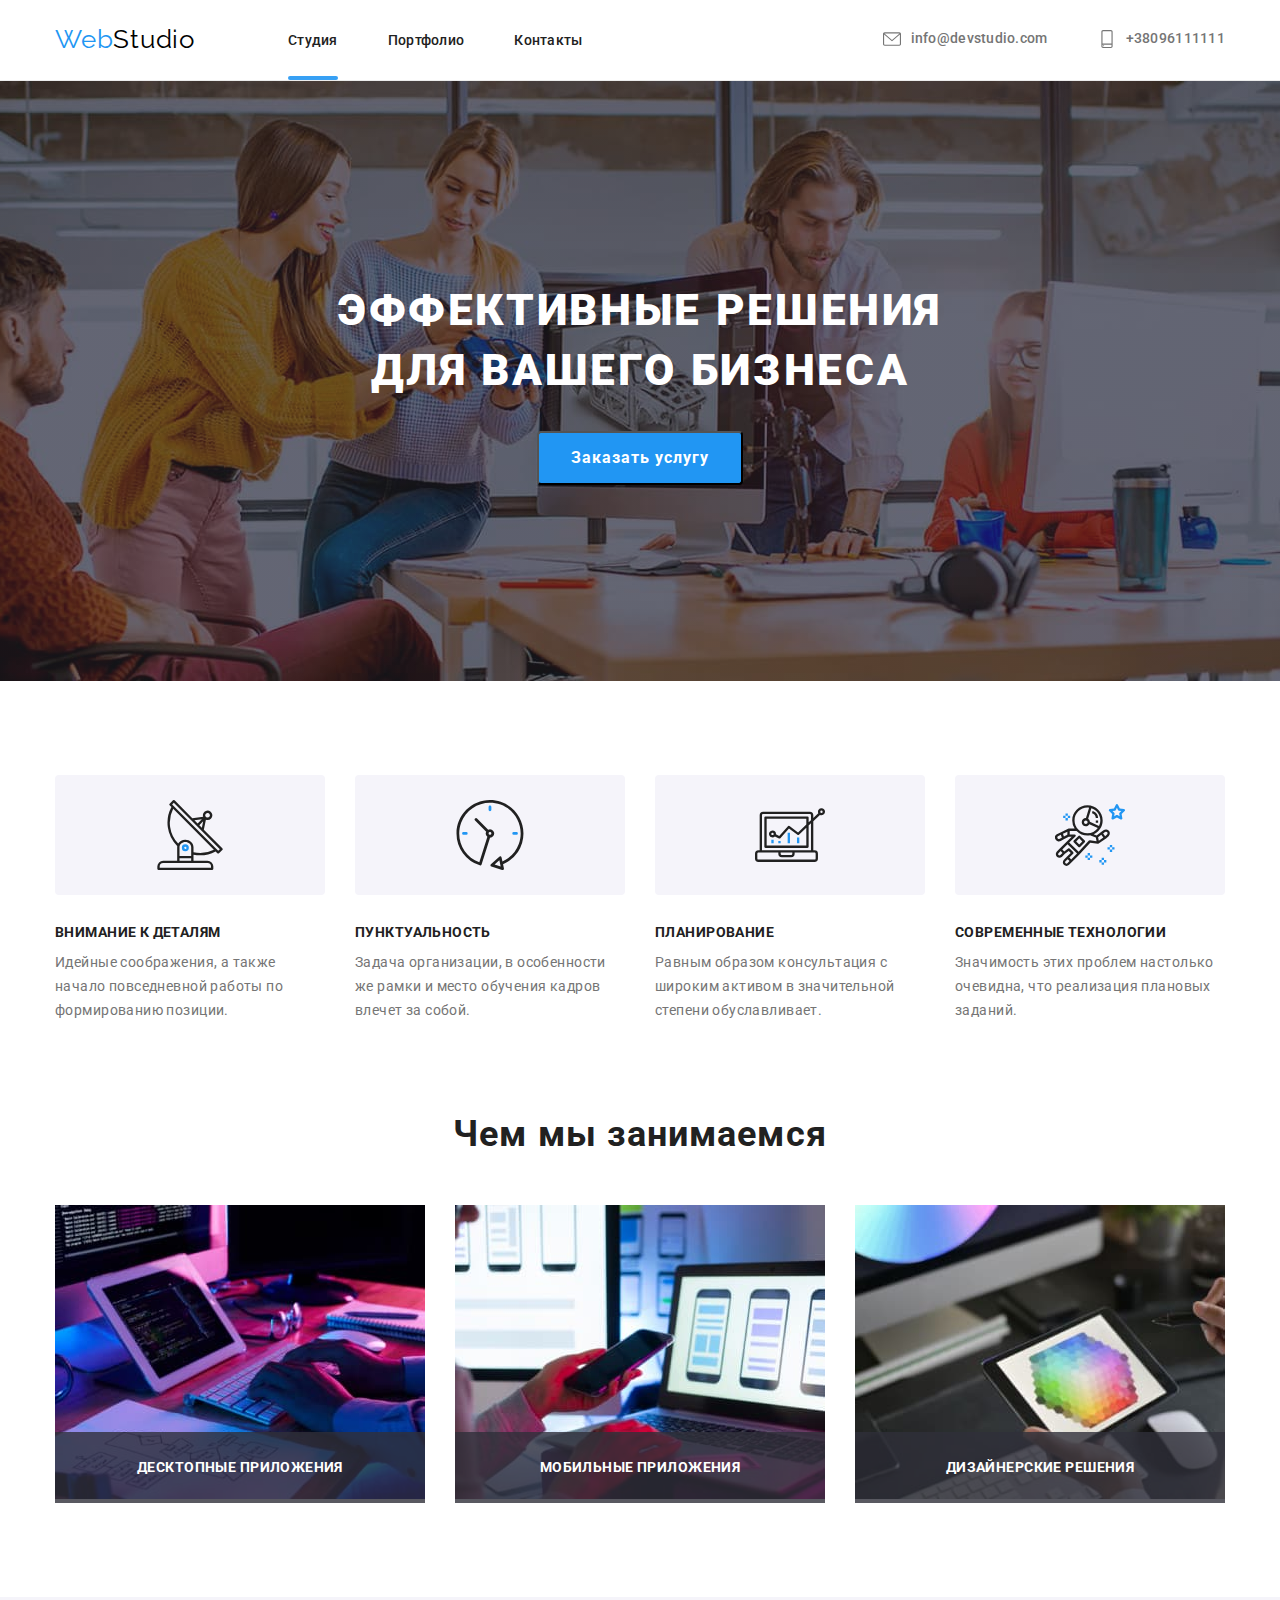
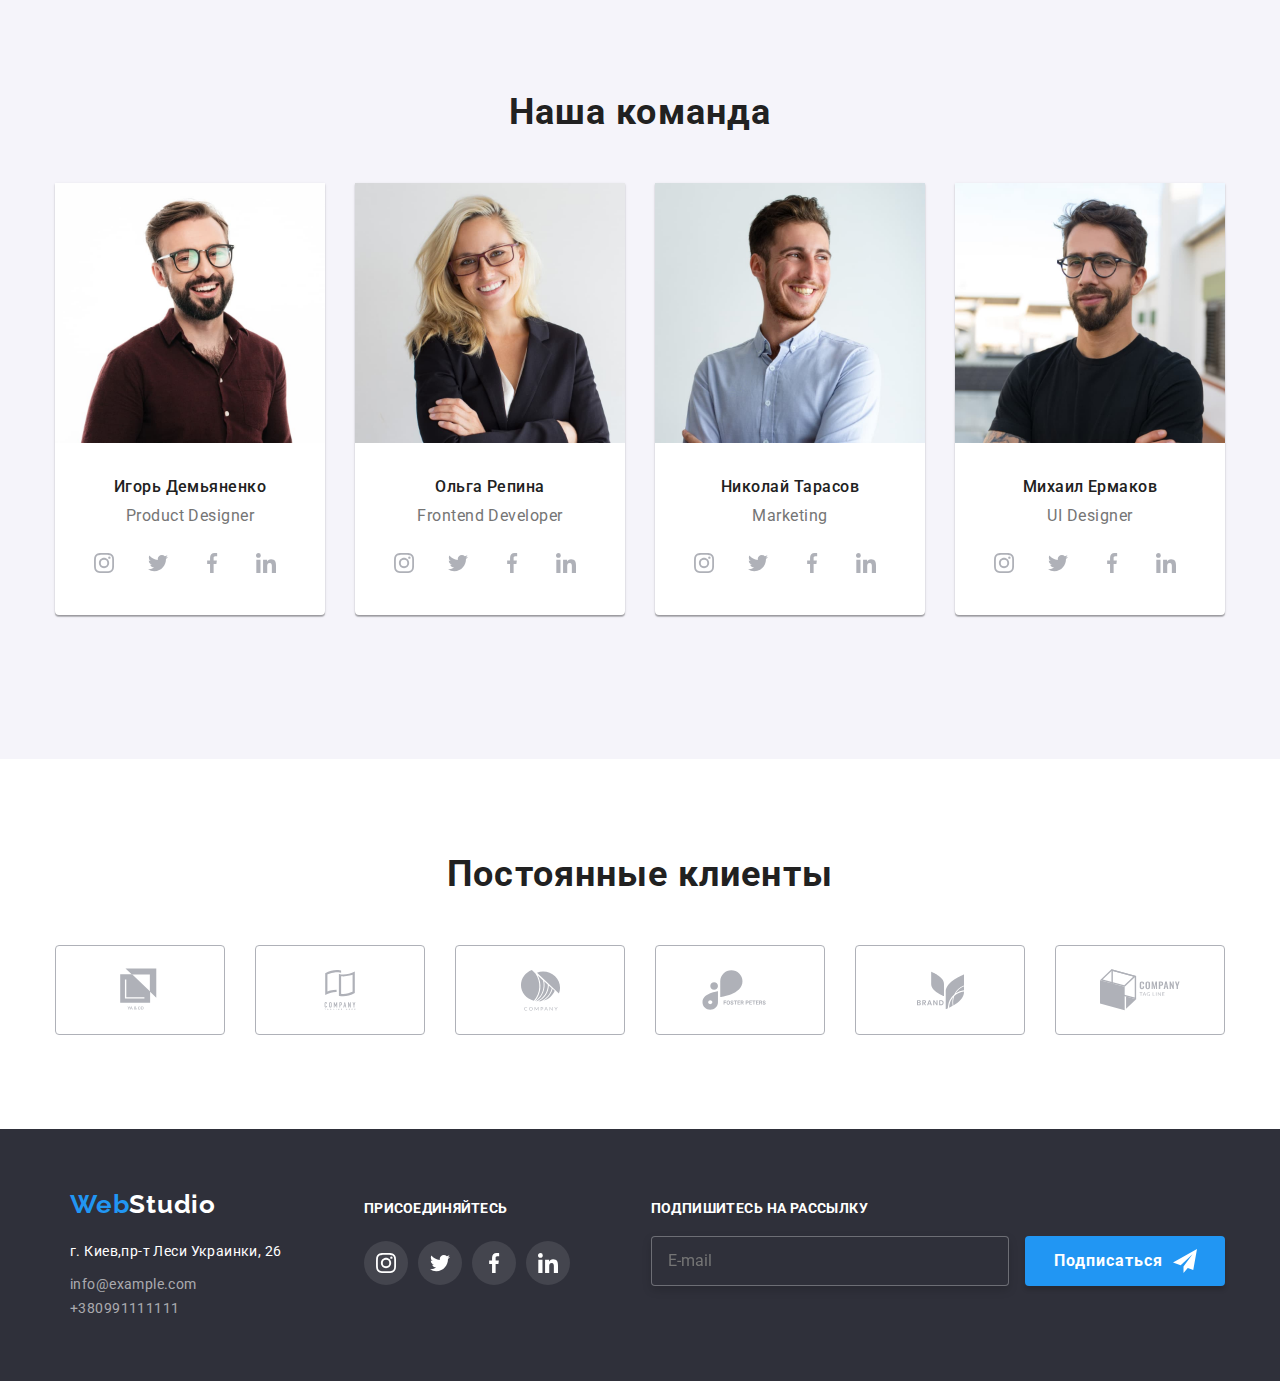
==== index.html @ 68eb95c7 "file creation" ====
<!DOCTYPE html>
<html lang="ru">
<head>
  <meta charset="UTF-8">
  <meta name="viewport" content="width=device-width, initial-scale=1.0">
  <title>Web Studio</title>
  <link rel="stylesheet" href="./css/modern-normalize.css">
  <link rel="stylesheet" href="./css/style.css">
  <link rel="stylesheet" href="./css/variables.css">
  <link rel="preconnect" href="https://fonts.gstatic.com">
  <link href="https://fonts.googleapis.com/css2?family=Raleway:wght@700&display=swap" rel="stylesheet">
  <link rel="preconnect" href="https://fonts.gstatic.com">
  <link href="https://fonts.googleapis.com/css2?family=Raleway:wght@700&family=Roboto:wght@400;500;700;900&display=swap" rel="stylesheet">
</head>
<body>
  <header class="header">
    <!-- CONTAINER -->
    <div class="container">
       <nav class="header-nav">
          <a href="" class="logo">Web<span class="logo-span">Studio</span></a>
             <ul class="site-nav list">
          <li><a href="" class="link current">Студия</a></li>
          <li><a href="./portfolio.html" class="link">Портфолио</a></li>
          <li><a href="" class="link">Контакты</a></li>
            </ul>
       
       <ul class="auto-nav list">
          <li>
            <a href="mailto:info@devstudio.com" class="link">
          <svg class="icon-header1" width="16" height="12"> 
            <use href="./images/sprite.svg#icon-envelope"></use>
          </svg>  
            info@devstudio.com</a></li>
          <li>
            <a href="tel:+38096111111" class="link">
            <svg class="icon-header2" width="10" height="16"> 
              <use href="./images/sprite.svg#icon-smartphone"></use>
            </svg>  
            +38096111111</a></li>
       </ul>
      </nav>
    </div>
<!-- CONTAINER -->
  </header>

  <main>

    <!-- hero -->

    <section class="hero"> 
         <h1 class="hero-title">ЭФФЕКТИВНЫЕ РЕШЕНИЯ <br>ДЛЯ ВАШЕГО БИЗНЕСА</h1>
<button type="button" class="hero-button" data-modal-open>Заказать услугу</button>


    </section>
   


    <!-- секция преимущества -->

  <section class="advantages">
    <!-- CONTAINER -->
    <div class="container">

    <ul class="advantages-list">
      <li class="item">
        <div class="advantages-images">
        <svg class="advantages-icon">
          <use href="./images/sprite.svg#icon-antenna-1" width="70" height="70"></use>
        </svg>
      </div>
        <h3 class="title">ВНИМАНИЕ К ДЕТАЛЯМ</h3>
        <p>
          Идейные соображения, а также начало повседневной работы по формированию позиции.
        </p> 
      </li>

      <li class="item">
        <div class="advantages-images">
          <svg class="advantages-icon">
            <use href="./images/sprite.svg#icon-clock-1" width="70" height="70"></use>
          </svg>
        </div>
        <h3 class="title">ПУНКТУАЛЬНОСТЬ</h3>
        <p>
          Задача организации, в особенности же рамки и место обучения кадров влечет за собой.
        </p> 
      </li>

      <li class="item">
        <div class="advantages-images">
          <svg class="advantages-icon">
            <use href="./images/sprite.svg#icon-diagram-1" width="70" height="70"></use>
          </svg>
        </div>
        <h3 class="title">ПЛАНИРОВАНИЕ</h3>
        <p>
          Равным образом консультация с широким активом в значительной степени обуславливает.
        </p> 
      </li>

      <li class="item">
        <div class="advantages-images">
          <svg class="advantages-icon">
            <use href="./images/sprite.svg#icon-astronaut-1" width="70" height="70"></use>
          </svg>
        </div>
        <h3 class="title">СОВРЕМЕННЫЕ ТЕХНОЛОГИИ</h3>
        <p>
          Значимость этих проблем настолько очевидна, что реализация плановых заданий.
        </p> 
      </li>
    </ul> 
  </div>
  <!-- CONTAINER -->
  </section>

  <!-- work -->

  <section class="work">
<!-- CONTAINER -->
    <div class="container">
     <h2 class="title-w-t">Чем мы занимаемся</h2>
      <ul class="work-list">
        <li class="work-images">
          <img src="./images/box1(1).jpg" alt="проектируем приложения для компьютеров" width="370"/>
          <p class="overlay">Десктопные приложения</p>
        </li>
        <li class="work-images">
          <img src="./images/box2(1).jpg" alt="проектируем приложения для мобильных телефонов" width="370"/>
          <p class="overlay">Мобильные приложения</p>
        </li>
        <li class="work-images">
          <img src="./images/box3(1).jpg" alt="проектируем приложения для планшетов" width="370"/>
          <p class="overlay">Дизайнерские решения</p>
        </li>
      </ul>
    </div>
    <!-- CONTAINER -->
  </section>

<!-- team -->

  <section class="team">
    <!-- CONTAINER -->
    <div class="container">
    <h2 class="title-w">Наша команда</h2>
    <ul class="team-list">
      <li class="team-item">
        <img src="./images/img(1)(1).jpg" alt="Игорь Демьяненко" width="270"/>
        <h3 class="title-t">Игорь Демьяненко</h3>
        <p class="text-team">Product Designer</p>

        
        <ul class="social-list">

          <li class="social-item">

            <a href="#" class="social-link">
              
              <svg class="instagram-icon" width="20" height="20"> 
                <use href="./images/sprite.svg#icon-instagram-2" ></use>
              </svg>
            </a>
          </li>

          <li class="social-item">

            <a href="#" class="social-link">

              <svg class="instagram-icon" width="20" height="20"> 
                <use href="./images/sprite.svg#icon-twitter-1" ></use>
              </svg>
            </a>
          </li>

        <li class="social-item">

          <a href="#" class="social-link">

            <svg class="instagram-icon" width="20" height="20"> 
              <use href="./images/sprite.svg#icon-facebook-1" ></use>
            </svg>
          </a>
        </li>

        <li class="social-item">

          <a href="#" class="social-link">

            <svg class="instagram-icon" width="20" height="20"> 
            <use href="./images/sprite.svg#icon-linkedin-1" ></use>
          </svg>
        </a>
      </li>
    </ul>



      </li>
      <li class="team-item">
        <img src="./images/img(2)(1).jpg" alt="Ольга Репина" width="270"/>
        <h3 class="title-t">Ольга Репина</h3>
        <p class="text-team">Frontend Developer</p>

        <ul class="social-list">

          <li class="social-item">

            <a href="#" class="social-link">
              
              <svg class="instagram-icon" width="20" height="20"> 
                <use href="./images/sprite.svg#icon-instagram-2" ></use>
              </svg>
            </a>
          </li>

          <li class="social-item">

            <a href="#" class="social-link">

              <svg class="instagram-icon" width="20" height="20"> 
                <use href="./images/sprite.svg#icon-twitter-1" ></use>
              </svg>
            </a>
          </li>

        <li class="social-item">

          <a href="#" class="social-link">

            <svg class="instagram-icon" width="20" height="20"> 
              <use href="./images/sprite.svg#icon-facebook-1" ></use>
            </svg>
          </a>
        </li>

        <li class="social-item">

          <a href="#" class="social-link">

            <svg class="instagram-icon" width="20" height="20"> 
            <use href="./images/sprite.svg#icon-linkedin-1" ></use>
          </svg>
        </a>
      </li>
    </ul>

      </li>
      <li class="team-item">
        <img src="./images/img(3)(1).jpg" alt="Николай Тарасов" width="270"/>
        <h3 class="title-t">Николай Тарасов</h3>
        <p class="text-team">Marketing</p>

        <ul class="social-list">

          <li class="social-item">

            <a href="#" class="social-link">
              
              <svg class="instagram-icon" width="20" height="20"> 
                <use href="./images/sprite.svg#icon-instagram-2" ></use>
              </svg>
            </a>
          </li>

          <li class="social-item">

            <a href="#" class="social-link">

              <svg class="instagram-icon" width="20" height="20"> 
                <use href="./images/sprite.svg#icon-twitter-1" ></use>
              </svg>
            </a>
          </li>

        <li class="social-item">

          <a href="#" class="social-link">

            <svg class="instagram-icon" width="20" height="20"> 
              <use href="./images/sprite.svg#icon-facebook-1" ></use>
            </svg>
          </a>
        </li>

        <li class="social-item">

          <a href="#" class="social-link">

            <svg class="instagram-icon" width="20" height="20"> 
            <use href="./images/sprite.svg#icon-linkedin-1" ></use>
          </svg>
        </a>
      </li>
    </ul>

      </li>
      <li class="team-item">
        <img src="./images/img(4)(1).jpg" alt="Михаил Ермаков" width="270"/>
        <h3 class="title-t">Михаил Ермаков</h3>
        <p class="text-team">UI Designer</p>

        <ul class="social-list">

          <li class="social-item">

            <a href="#" class="social-link">
              
              <svg class="instagram-icon" width="20" height="20" aria-label="Instagram"> 
                <use href="./images/sprite.svg#icon-instagram-2" ></use>
              </svg>
            </a>
          </li>

          <li class="social-item">

            <a href="#" class="social-link">

              <svg class="instagram-icon" width="20" height="20"> 
                <use href="./images/sprite.svg#icon-twitter-1" ></use>
              </svg>
            </a>
          </li>

        <li class="social-item">

          <a href="#" class="social-link">

            <svg class="instagram-icon" width="20" height="20"> 
              <use href="./images/sprite.svg#icon-facebook-1" ></use>
            </svg>
          </a>
        </li>

        <li class="social-item">

          <a href="#" class="social-link">

            <svg class="instagram-icon" width="20" height="20"> 
            <use href="./images/sprite.svg#icon-linkedin-1" ></use>
          </svg>
        </a>
      </li>
    </ul>

      </li>
    </ul>
    </div>
    <!-- CONTAINER -->
  </section>

  <!-- clients -->

     <section class="clients">
       <!-- CONTAINER -->
        <div class="container">
         <h2 class="title-w-t">Постоянные клиенты</h2>

          <ul class="clients-list">

            <li class="clients-items">
              <a class="clients-link" href="#">
              <svg class="clients-logo-1" width="44" height="49"> 
                <use href="./images/sprite.svg#icon-logo-1" ></use>
              </svg>
              </a>
            </li>

            <li class="clients-items">
              <a class="clients-link" href="#">
              <svg class="clients-logo-2" width="40" height="52"> 
                <use href="./images/sprite.svg#icon-logo-2" ></use>
              </svg>
            </a>
            </li>

            <li class="clients-items">
              <a class="clients-link" href="#">
              <svg class="clients-logo-3" width="41" height="43"> 
                <use href="./images/sprite.svg#icon-logo-3" ></use>
              </svg>
              </a>
            </li>

            <li class="clients-items">
              <a class="clients-link" href="#">
              <svg class="clients-logo-4" width="80" height="43"> 
                <use href="./images/sprite.svg#icon-logo-4" ></use>
              </svg>
              </a>
            </li>

            <li class="clients-items">
              <a class="clients-link" href="#">
              <svg class="clients-logo-5" width="59" height="47"> 
                <use href="./images/sprite.svg#icon-logo-5" ></use>
              </svg>
              </a>
            </li>

            <li class="clients-items">
              <a class="clients-link" href="#">
              <svg class="clients-logo-6" width="88" height="45"> 
                <use href="./images/sprite.svg#icon-logo-6" ></use>
              </svg>
              </a>
            </li>

          </ul>
        </div>
     </section>
</main>

<footer class="footer">
<!-- CONTAINER -->
<div class="container">
  <div class="footer-container">
  <div class="footer1">
  <div class="footer-name">
       <a href="" class="footer-logo">Web<span class="footer-span">Studio</span></a>
  </div>
  <address>    
        <p class="footer-address">г. Киев,пр-т Леси Украинки, 26</p>
    <ul class="footer-list">
      <li>
        <a href="mailto:info@example.com" class="link">info@example.com</a>
      </li>
      <li>
        <a href="tel:+380991111111" class="link">+380991111111</a>
      </li>
    </ul>
  </address>
</div>

<div class="footer2">
<!-- CONTAINER -->
<div class="join">
  <p class="join-title">ПРИСОЕДИНЯЙТЕСЬ</p>
  <ul class="join-list">

    <li class="join-item">

      <a href="#" class="join-link">
        
        <svg class="join-site" width="20" height="20"> 
          <use href="./images/sprite.svg#icon-instagram-2" ></use>
        </svg>
      </a>
    </li>

    <li class="join-item">

      <a href="#" class="join-link">

        <svg class="join-site" width="20" height="20"> 
          <use href="./images/sprite.svg#icon-twitter-1" ></use>
        </svg>
      </a>
    </li>

  <li class="join-item">

    <a href="#" class="join-link">

      <svg class="join-site" width="20" height="20"> 
        <use href="./images/sprite.svg#icon-facebook-1" ></use>
      </svg>
    </a>
  </li>

  <li class="join-item">

    <a href="#" class="join-link">

      <svg class="join-site" width="20" height="20"> 
      <use href="./images/sprite.svg#icon-linkedin-1" ></use>
    </svg>
  </a>
</li>
</ul>

</div>
</div>

<div class="footer3">
  <!-- CONTAINER -->
    <div class="group">
      <p class="sign">ПОДПИШИТЕСЬ НА РАССЫЛКУ</p>
      <input class="input" type="email" placeholder="E-mail"/>
    

      <div class="footer-subscribe">
       <button type="submit" class="button-footer">Подписаться</button>
         <svg width="24" height="24" class="icon-footer">
          <use href="images/sprite.svg#icon-send"></use>
         </svg>
    </div>
  </div>

      

</div>



</div>
</div>
</footer>

<div data-modal class="backdrop is-hidden">
  <div class="modal">
     <button data-modal-close class="modal-close">
          <svg width="18" height="18">
            <use href="./images/sprite.svg#icon-close-black-18dp-2-1-1"></use>
          </svg>
     </button>

     <p class="modal-text">Оставьте свои данные, мы вам перезвоним</p>

     <form class="signup-form">

       <div class="group-modal">
         <label for="name">Имя</label>
          <div class="input-wrapper-modal">
            <input class="input-modal" type="name" name="name" id="name">
              <svg width="18" height="18" class="icon-modal">
                <use href="images/sprite.svg#icon-person"></use>
              </svg>
          </div>
       </div>

       <div class="group-modal">
         <label for="telefon">Телефон</label>
          <div class="input-wrapper-modal">
           <input class="input-modal" type="telefon" name="telefon" id="telefon">
            <svg width="18" height="18" class="icon-modal">
             <use href="images/sprite.svg#icon-phone"></use>
            </svg>
          </div>
      </div>

      <div class="group-modal">
        <label for="email">Почта</label>
         <div class="input-wrapper-modal">
          <input class="input-modal" type="email" name="email" id="email-modal">
           <svg width="18" height="18" class="icon-modal">
            <use href="images/sprite.svg#icon-email2"></use>
           </svg>
         </div>
      </div>

      <label class="group-modal">
        <span class="comments">Комментарий</span>
        <textarea name="comments" placeholder="Введите текст"></textarea>        
      </label>

      <div class="check-modal">
        <label class="form-check">
          <input type="checkbox" class="checkbox">

          <span class="span"></span>

          Соглашаюсь с рассылкой и принимаю <a href="" class="check-link">Условия договора</a>
        </label>
      </div>

      <button type="submit" class="button-modal2">Отправить</button> 
     
      </form>

  </div>
</div>


<script src="./js/modal.js"></script>
</body>
</html>
---- css/style.css ----
:root { 

  --blue-text: rgba(33, 150, 243, 1); 

  --logo-text: rgba(0, 0, 0, 1); 

  --black-text: rgba(33,33,33,1);


  --grey-text: rgba(117,117,117,1); 


  --white-text-op60: rgba(255, 255, 255, 0.6);
  
  --white-text: rgba(255,255,255,1); 


  --background-white: rgba(245,244,250,1); 

  --background-black: rgba(47,48,58,1);

  --background-blue: rgba(33, 150, 243, 0.9);

  --card-set-gap: 30px;

  --icon-color: rgba(175, 177, 184, 1);

  --backdrop: rgba(0, 0, 0, 0.2);

  --timing-function: cubic-bezier(0.4, 0, 0.2, 1);

}

* { 
  box-sizing: border-box;
} 


body { 
  font-family: Roboto, sans-serif;
  margin: 0;
}

.img {
  display: block;
  max-width: 100%;
  height: auto; 
}

.container {
  width: 1200px;
  padding-left: 15px;
  padding-right: 15px;
  margin-left: auto;
  margin-right: auto;

  /* border: 1px solid red; */
}


p {
  color: var(--grey-text);
  font-size: 14px;
  line-height: 1.71;
  letter-spacing: 0.03em;
  margin: 0;
}

h1, 
h2,
h3 {
  margin: 0;
}


.title {
  color: var(--black-text);
  font-style: normal;
  font-weight: bold;
  font-size: 14px;
  line-height: 1.14;
  letter-spacing: 0.03em;
}

.title-w-t {
  color: var(--black-text);
  font-weight: bold;
  font-size: 36px;
  line-height: 1.17;
  letter-spacing: 0.03em;

}

.title-w {
  color: var(--black-text);
  font-weight: bold;
  font-size: 36px;
  line-height: 1.17;
  letter-spacing: 0.03em;
}

.title-t {
  color: var(--black-text);
  font-weight: 500;
  font-size: 16px;
  line-height: 1.19;
  letter-spacing: 0.03em;
  padding-top: 30px;
  padding-bottom: 10px;
}
 
.title {
  padding-bottom: 10px;
}

/* HEADER */

.header {
  padding-top: 24px;
  padding-bottom: 25px;
  border-bottom: 1px solid rgba(236, 236, 236, 1);
}

.logo {
  color: var(--blue-text);
  font-family: Raleway, sans-serif;
  font-size: 26px;
  line-height: 1,19;
  letter-spacing: 0.03em;
  text-decoration: none;

} 

.logo-span {
  color: var(--logo-text);
  font-family: Raleway, sans-serif;
  font-size: 26px;
  line-height: 1.19;
  letter-spacing: 0.03em;
  text-decoration: none;

}

ul {
  list-style: none;
  padding: 0;
  margin: 0;
}  

.header-nav,
.site-nav,
.auto-nav  {
  display: flex;
}

.header-nav {
  justify-content: space-between;
  align-items: center;
}

.icon-header1 {
  width: 18px;
  height: 18px;
  margin-right: 10px;
  fill: currentColor;
}

.icon-header2 {
  width: 18px;
  height: 18px;
  margin-right: 10px;
  fill: currentColor;
}

.auto-nav .link {
  display: flex;
  align-items: center;
}


/* site-nav */

.site-nav li:not(:last-child) {
  margin-right: 50px;
}

.site-nav {
  padding-left: 0;
  margin-left: 93px;
}

.site-nav .link {
  color: var(--black-text);
  font-weight: 500;
  font-size: 14px;
  line-height: 1.14;
  letter-spacing: 0.02em;
  text-decoration: none;

  position: relative;

  padding: 32px 0;

  transition: color 250ms var(--timing-function);

}


.current::after {
  content: "";

  position: absolute;
  left: 0;
  bottom: 0;

  display: block; 
  width: 100%;
  height: 4px;
  background-color: var(--background-blue);
  border-radius: 2px;
}

/* меню с подчеркиванием */

.site-nav .link:hover, 
.site-nav .link:focus {
  color: var(--blue-text);
  letter-spacing: 0.02em;

}

.site-nav, 
.auto-nav {
  margin-top: 0;
  margin-bottom: 0;
}

/* auth-nav */

.auto-nav {
  margin-left: auto;
}

.auto-nav .link  {
  color: var(--grey-text);
  font-weight: 500;
  font-size: 14px;
  line-height: 1.14;
  letter-spacing: 0.02em;
  text-decoration: none;

  transition: color 250ms var(--timing-function);

}

.auto-nav .link:hover,
.auto-nav .link:focus {
  color: var(--blue-text);
  letter-spacing: 0.02em;

}

.auto-nav .icon-header:hover,
.auto-nav .icon-header:focus {
  color: var(--blue-text);

}

.auto-nav li:not(:last-child) {
  margin-right: 50px;
}

/* hero */

.hero {
  background-color: var(--background-black);
  padding-top: 200px;
  padding-bottom: 200px;
  text-align: center;
}

.hero {
  max-width: 1600px;
  max-height: 600px;
  margin-left: auto;
  margin-right: auto;  
  background-image: linear-gradient(
    to right, 
    rgba(47, 48, 58, 0.4),
    rgba(47, 48, 58, 0.4)
    ),

    url(../images/Img\(14\)\(1\).jpg);

  background-repeat: no-repeat;
  background-position: center;
  background-size: cover;
  
}

.hero-title {
  color: var(--white-text);
  font-weight: 900;
  font-size: 44px;
  line-height: 1.36;
  letter-spacing: 0.06em;
  margin: 0;
  padding-bottom: 30px;
  
}

.hero-button {
  font-family: Roboto, sans-serif;
  color: var(--white-text);
  background-color: var(--blue-text);
  font-style: normal;
  font-weight: bold;
  font-size: 16px;
  line-height: 1.88;
  letter-spacing: 0.06em;
  padding-top: 10px;
  padding-bottom: 10px;
  padding-left: 32px;
  padding-right: 32px;
  border-radius: 4px;
}

h3 .title {
  margin-top: 30px;
  margin-bottom: 10px;
  padding-bottom: 10px;
}

.advantages {
  padding-top: 94px ;
  padding-bottom: 90px;
}

.advantages-list {
  display: flex;
  flex-wrap: wrap ;
  justify-content: space-between;
}
  
.advantages-images {
  justify-content: center;
  align-items: center;
  width: 270px;
  height: 120px;
  margin-right: 30px;
  margin-bottom: 30px;

  display: flex;

  background-color: var(--background-white);
  border-radius: 4px;
  background-repeat: no-repeat;
  background-position: center;
}

.advantages-icon {
  width: 70px;
  height: 70px;
}

.advantages-list .item {
  width: 270px;

}

.advantages-list .item :not(:last-child) {
  margin-right: 30px;
}

.text-team {   
  color: var(--grey-text);
  font-size: 16px;
  line-height: 1.19;
  letter-spacing: 0.03em;
}

.team {
  background-color: var(--background-white);
}

.social-list { 
  display: flex;
  padding: 16px 27px 30px;
}


.social-link {
  height: 44px;
  width: 44px;
  display: flex;
  justify-content: center;
  align-items: center;
  border-radius: 50%;
  margin-right: 10px;

  color: var(--icon-color);
  fill: var(--white-text);
  background-color: var(--white-text);

  transition: background-color 250ms var(--timing-function);
  
}

.instagram-icon {
  fill: currentColor;
}

.social-link:hover, 
.social-link:focus { 
  background-color: var(--blue-text);
  color: var(--white-text); 

}


/* WORK */

.work {
  padding-bottom: 94px;
}

.work-list,
.title-w-t {
  display: flex;
}

.title-w-t {
  justify-content: center;
  margin-top: 0;
  margin-bottom: 50px;
}

.work-images {
  width: 370px;
}

.work-list {
  margin-top: 0;
  justify-content: space-between;
}

.work-list .work-images:not(:last-child) {
  margin-right: 30px;
}

/* TEAM */

.team {
  padding-top: 94px;
  padding-bottom: 94px;
}

.team-list,
.title-w { 
  display: flex;
  justify-content: center;
  margin-bottom: 50px;
}

.team-list {
  margin-top: 0px;
  justify-content: space-between;
}

.team-item {
  box-shadow: 0px 1px 3px rgba(0, 0, 0, 0.12), 0px 1px 1px rgba(0, 0, 0, 0.14), 0px 2px 1px rgba(0, 0, 0, 0.2);
  border-radius: 0px 0px 4px 4px;
  background-color: var(--white-text);
}

.team-list .team-item:not(:last-child) {
  margin-right: 30px;
}

.title-t,
.text-team {
  text-align: center;
}

.work-images {
  position: relative;
}

.overlay {
  position: absolute;
  width: 100%;
  height: auto;
  font-size: 14px;
  line-height: 1.17;
  text-transform: uppercase;
  text-align: center;
  padding-top: 27px;
  padding-bottom: 27px;
  bottom: 0;

  font-weight: 700;
  color: var(--white-text);
  background-color: rgba(47, 48, 58, 0.8);;

}

/* CLIENTS */

.clients {
  padding-top: 94px;
  padding-bottom: 94px;

}

.clients-list {
  margin: 0;
  padding: 0;

  display: flex;
}

.clients-items:not(:last-child) {
  margin-right: 30px;
}

.clients-link {
  display: flex;
  width: 170px;
  height: 90px;
  border: 1px solid rgba(175, 177, 184, 1);
  box-sizing: border-box;
  border-radius: 4px;
  justify-content: center;
  align-items: center;
  color: var(--icon-color);

  background-color: var(--white-text);

  transition: color 250ms var(--timing-function);
}

.clients-link:hover,
.clients-link:focus { 
  border: 1px solid var(--blue-text);
  color: var(--blue-text);
}

.clients-logo-1 {
  fill: currentColor;
}

.clients-logo-2 {
  fill: currentColor;
}

.clients-logo-3 {
  fill: currentColor;
}


.clients-logo-4 {
  fill: currentColor;
  width: 80px;
  height: 75px;
}


.clients-logo-5 {
  fill: currentColor;
}


.clients-logo-6 {
  fill: currentColor;
  width: 88px;
  height: 80px;
}


/* footer */

.footer{
  padding-top: 60px;
  padding-bottom: 60px;
}

.footer-address {
  display: flex;
}

.footer-address {
  margin-top: 20px;
  margin-bottom: 9px;
  padding-left: 15px;
}

.footer-name {
  padding-left: 15px;
}

.footer-list {
  margin: 0;
  padding-left: 15px;
}

.footer {
  background-color: var(--background-black);
  letter-spacing: 0.03em;
  
}

.footer-logo {
  color: var(--blue-text);
  font-family: Raleway, sans-serif;
  font-style: normal;
  font-weight: bold;
  font-size: 26px;
  line-height: 1.19;
  letter-spacing: 0.03em;
  text-decoration: none;
} 

.footer-span {
  color: var(--white-text);
  font-family: Raleway, sans-serif;
  font-style: normal;
  font-weight: bold;
  font-size: 26px;
  line-height: 1.19;
  letter-spacing: 0.03em;
  text-decoration: none;
}

.footer-address {
  color: var(--white-text);
  font-size: 14px;
  line-height: 1.71;
  letter-spacing: 0.03em;
}

.footer .link {
  color: var(--white-text-op60);
  font-size: 14px;
  line-height: 1.71;
  letter-spacing: 0.03em;
  text-decoration: none;

  transition: color 250ms var(--timing-function);
}

.footer .link:hover,
.footer .link:focus {
  color: var(--blue-text);
  letter-spacing: 0.03em;
}

.join-list {
  display: flex;
  width: 210px;
  justify-content: space-between;
  margin: 0;
  padding: 0;
}

.join-link {
  display: flex;
  height: 44px;
  width: 44px;
  background-color: rgba(255, 255, 255, 0.1);
  border-radius: 50%;
  justify-content: center;
  align-items: center;
  margin-right: 10px;

  transition: background-color 250ms var(--timing-function);
}

.join-link:focus,
.join-link:hover {
  background-color: var(--blue-text);
}

.join-site {
  fill: var(--white-text);
}


.join-title {
  font-style: normal;
  font-weight: 700;
  font-size: 14px;
  line-height: 16,41px;
  letter-spacing: 0.02em;
  color: var(--white-text);
  margin-bottom: 20px; 

}

.footer-container { 
  display: flex;
  align-items: baseline;
  justify-content: space-between;
}

.footer2 {
  margin-left: 70px;
}

/* кнопки */

.main .button  {
  background-color: var(--backgroung-white);
  color: var(--black-text);
  font-weight: 500;
  font-size: 16px;
  line-height: 1.63;
  letter-spacing: 0.03em;
  font-family: Roboto, sans-serif; 
}

li .button {
  font-family: Roboto, sans-serif;
  font-weight: 500;
  color: var(--black-text);
  line-height: 1.63;
  letter-spacing: 0.03em;

  transition: background-color 250ms var(--timing-function);
}

.button:hover,
.button:focus {
  color: var(--white-text);
  background-color: var(--blue-text);
  letter-spacing: 0.03em;

}

/* portfolio-site */
.site-title {
  color: var(--black-text);
  font-weight: bold;
  font-size: 18px;
  line-height: 2;
  letter-spacing: 0.06em;
}

.site-text {
  color: var(--grey-text);
  font-size: 16px;
  line-height: 1.88;
  letter-spacing: 0.03em;
}

/* portfolio container */

.container-portfolio {
  width: 1200px;
  padding-left: 15px;
  padding-right: 15px;
  margin-left: auto;
  margin-right: auto;

  /* border: 1px solid red; */
}

.portfolio { 
  padding-top: 94px;
  padding-bottom: 94px;
}


/* card-set */

.card-set {
  
  padding: 0;
  margin-top: 0;
  margin-bottom: 50px;
  
  display: flex;
  justify-content: center;

}


.card-set .item-portfolio:not(:last-child) {
  margin-right: 8px;
}

.item-portfolio .button {
  padding: 6px 22px;
  border: none;
  border-radius: 4px;
}

.site {

  /* outline: 1px solid blue; */
  padding: 0; 
  margin: 0; 
  display: flex;
  flex-wrap: wrap;
  margin-left: calc( -1 * var(--card-set-gap));
  margin-top: calc( -1 * var(--card-set-gap));
}

.site .site-card {
  flex-basis: calc(100% / 3 - var(--card-set-gap));
  margin-left: var(--card-set-gap);
  margin-top: var(--card-set-gap);

}

.site img {
  width: 100%;
  height: 100%;
}

.card-thumb { 
  
  /* outline: 1px solid red; */
  height: 294px;
  margin: 0;

  position: relative;
  overflow: hidden;

} 

/* .site-card {
  outline: 1px solid red;
} */

.card-content {
  padding: 20px 24px;
  border: 1px solid rgba(238, 238, 238, 1) ;
  border-top: 0;
}

.site-card:hover,
.site-card:focus {
  box-shadow: 0px 4px 4px 0px rgba(0, 0, 0, 0.25); 
}

.text-hover {
  font-family: Roboto, sans-serif;
  font-style: normal;
  font-weight: normal;
  font-size: 18px;
  line-height: 28px;
  letter-spacing: 0.03em;
  color: var(--white-text);

  padding: 63px 24px;

}

.hover-box {
  background-color: var(--background-blue);
  position: absolute;
  display: flex;
  top: 0;
  left: 0;
  width: 100%;
  height: 100%;

  transform: translateY(100%);

  transition: transform 250ms var(--timing-function);

}

.card {
  text-decoration: none;
}

.site-card:hover .hover-box {
  transform: translateY(0);
}

/* модальное окно */

.backdrop {
  position: fixed;
  top: 0;
  left: 0;
  width: 100%;
  height: 100%;
  background-color: var(--backdrop);

  opacity: 1; 

  transition: opacity 250ms var(--timing-function);
}

.backdrop.is-hidden {
  opacity: 0;
  pointer-events: none;
  visibility: visible;
}

.backdrop.is-hidden.modal {
  transform: translate(-50%, -50%) scale(1.2);
}

.modal {
  position: absolute;
  top: 50%;
  left: 50%;
  transform: translate(-50%, -50%) scale(1);
  transition: background-color 250ms var(--timing-function);

  width: 528px;
  height: 581px;
  background-color: var(--white-text);

  box-shadow: 0px 1px 3px rgba(0, 0, 0, 0.12), 0px 1px 1px rgba(0, 0, 0, 0.14), 0px 2px 1px rgba(0, 0, 0, 0.2);
  border-radius: 4px;

  padding: 40px;
}

.modal-close {
  position: absolute;
  top: 8px;
  left: 100%;
  transform: translateX(-38px); 
  display: flex;
  justify-content: center;
  align-items: center;
  background-color: var(--white-text);
  border: 1px solid rgba(0, 0, 0, 0.1); 
  border-radius: 50%;
  width: 30px;
  height: 30px;
}

.modal-close:hover {
  box-shadow: 0px 4px 4px 0px rgba(0, 0, 0, 0.25);
  fill: var(--blue-text);
}

/* стилизация форм модального окна*/

.modal-text {
  font-family: Roboto, sans-serif;
  font-weight: 700;
  font-style: normal;
  font-size: 20px;
  line-height: 1.17;
  color: var(--black-text);

  margin-bottom: 12px;
}


.signup-form .input-modal {
  width: 100%;
  padding-top: 12px;
  padding-bottom: 12px; 
  padding-left: 42px; 
  font-family: Roboto, sans-serif;
  border: 1px solid rgba(33, 33, 33, 0.2);
  border-radius: 4px;
  outline: none;
  
}

.signup-form .input-modal:focus {
  border-color: var(--blue-text);
}

.signup-form .input-modal:focus + .icon-modal {
  fill: var(--blue-text);
}


.signup-form .group-modal {
  /* padding: 0 40px; */
  display: flex;
  flex-direction: column;
  color: var(--grey-text);
  font-size: 12px;

}

.signup-form .label {
  display: flex;
  flex-direction: column;
  font-family: Roboto, sans-serif;
  font-style: normal;
  font-weight: 400; 
  font-size: 12px;
  line-height: 1.17;
  color: var(--grey-text);
  
}

.signup-form .input-wrapper-modal{
  position: relative;

  margin-bottom: 10px;

  margin-top: 4px;

}

.signup-form .icon-modal {
  position: absolute;
  top: 50%;
  left: 12px;
  transform: translateY(-50%);

}

textarea {
  font-family: Roboto, sans-serif;
  font-style: normal;
  font-weight: 400; 
  font-size: 12px;
  line-height: 1.17;
  padding: 12px 16px;
  outline: none;
  resize: none;

  border: 1px solid rgba(33, 33, 33, 0.2);
  border-radius: 4px;

  margin-top: 4px;

  height: 120px;
  
}

textarea:focus {
  border-color: var(--blue-text);
}

.check-modal {
  display: inline;
}

.check-modal .span {
  display: inline-block;
  width: 16px;
  height: 15px;
  border: 2px solid #000000;
  background-color: var(--background-white);
  border-radius: 4px;
  margin-right: 8px;
}

.form-check {
  display: inline-block;
  align-items: center;

  font-family: Roboto, sans-serif;
  font-style: normal;
  font-weight: 400; 
  font-size: 14px;
  line-height: 1.71;
  margin-top: 20px;
  margin-bottom: 30px;
  color: var(--grey-text);

  text-align: center;

  margin-left: 14px; 
} 

.checkbox:checked +.span {
  background-color: var(--background-blue);
  border-color: var(--blue-text);
  background-image: url(../images/check-box.svg);
  background-size: contain;
  background-position: center;
  background-origin: border-box;

}

.checkbox {
  -webkit-appearance: none;
  -moz-appearance: none;
  appearance: none;

  position: absolute;
}

.signup-form .check-link {
  color: var(--blue-text);
}

.input-modal:focus + .icon-modal {
  fill: var(--blue-text);
  
}

.button-modal2 {
  font-family: Roboto, sans-serif;
  color: var(--white-text);
  background-color: var(--blue-text);
  font-style: normal;
  font-weight: 700;
  font-size: 16px;
  line-height: 1.88;
  letter-spacing: 0.06em;
  border: none;

  border-radius: 4px;

  width: 200px;
  height: 50px;

  margin-left: 125px;

}

/* формы стилизация футера */
.footer3 {
  margin-left: 64px;
}

.group .sign {
  margin-bottom: 20px;

  font-family: Roboto, sans-serif;
  font-weight: 700;
  font-style: normal; 
  font-size: 14px; 
  line-height: 16px; 
  letter-spacing: 0.03em;
  text-transform: uppercase;

  color: var(--white-text);
}

.group .input {
  width: 358px;

  border: 1px solid rgba(255, 255, 255, 0.3); 
  box-sizing: border-box;
  filter: drop-shadow(0px 4px 4px rgba(0, 0, 0, 0.15));
  border-radius: 4px;

  background-color: var(--background-black);
  outline: none;

  padding: 15px 16px;
  margin-right: 12px;

  color: rgba(255, 255, 255, 0.6);

}

.group .button-footer {
  color: var(--white-text);
  background-color: var(--blue-text);
  box-shadow: 0px 4px 4px rgba(0, 0, 0, 0.15);

  font-family: Roboto, sans-serif;
  font-style: normal;
  font-weight: 700;
  font-size: 16px;
  line-height: 30px;
  letter-spacing: 0.06em;

  padding: 10px 28px 10px 29px;

  border-radius: 4px;
  border: none;
  outline: none;

  width: 200px;
}

.button-footer {
  display: inline-flex;
  align-items: center;
}

.icon-footer {
  right: 28px; 
  top: 50%;
  transform: translateY(-50%);
  fill: var(--white-text);
  position: absolute;

}

.footer-subscribe {
  display: inline-flex;
  align-items: center;
  position: relative;
}
---- css/variables.css ----
:root { 

  --blue-text: rgba(33, 150, 243, 1); 

  --logo-text: rgba(0, 0, 0, 1); 

  --black-text: rgba(33,33,33,1);


  --grey-text: rgba(117,117,117,1); 


  --white-text-op60: rgba(255, 255, 255, 0.6);
  
  --white-text: rgba(255,255,255,1); 


  --background-white: rgba(245,244,250,1); 

  --background-black: rgba(47,48,58,1);

}
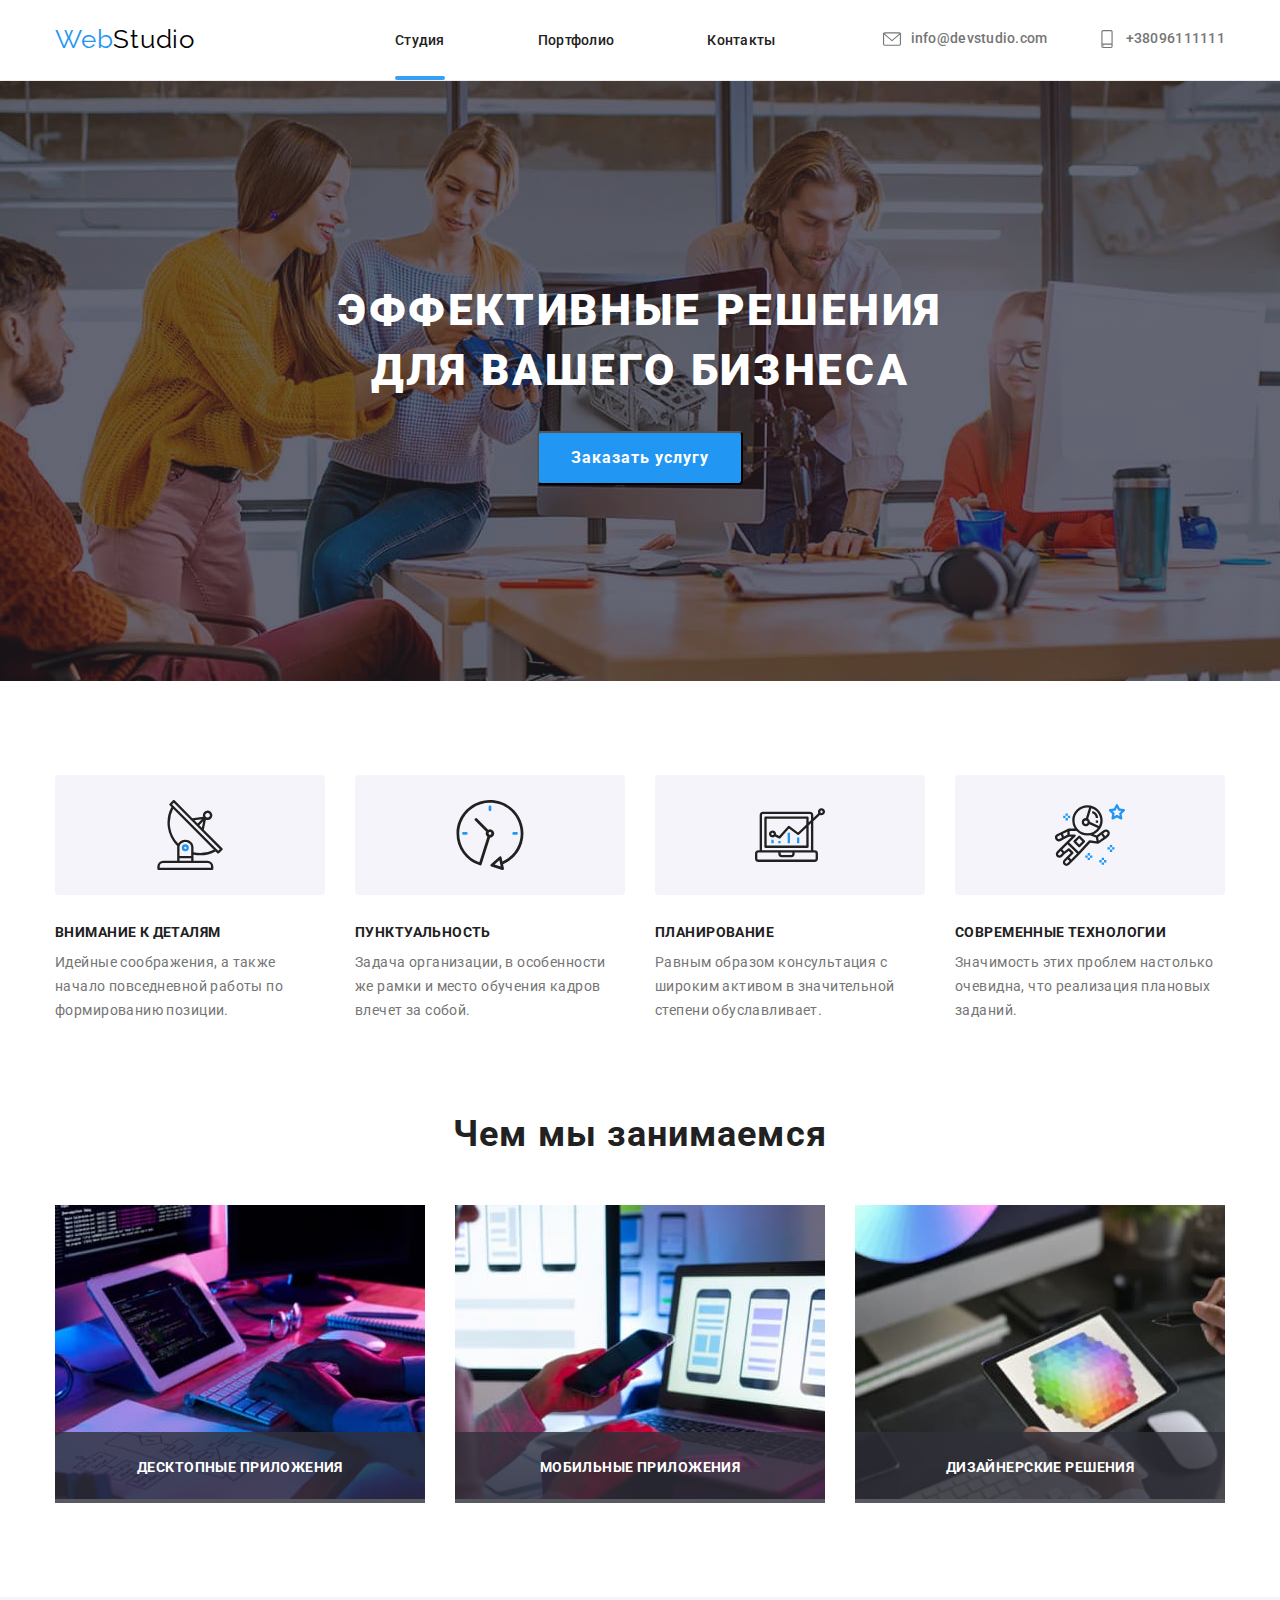
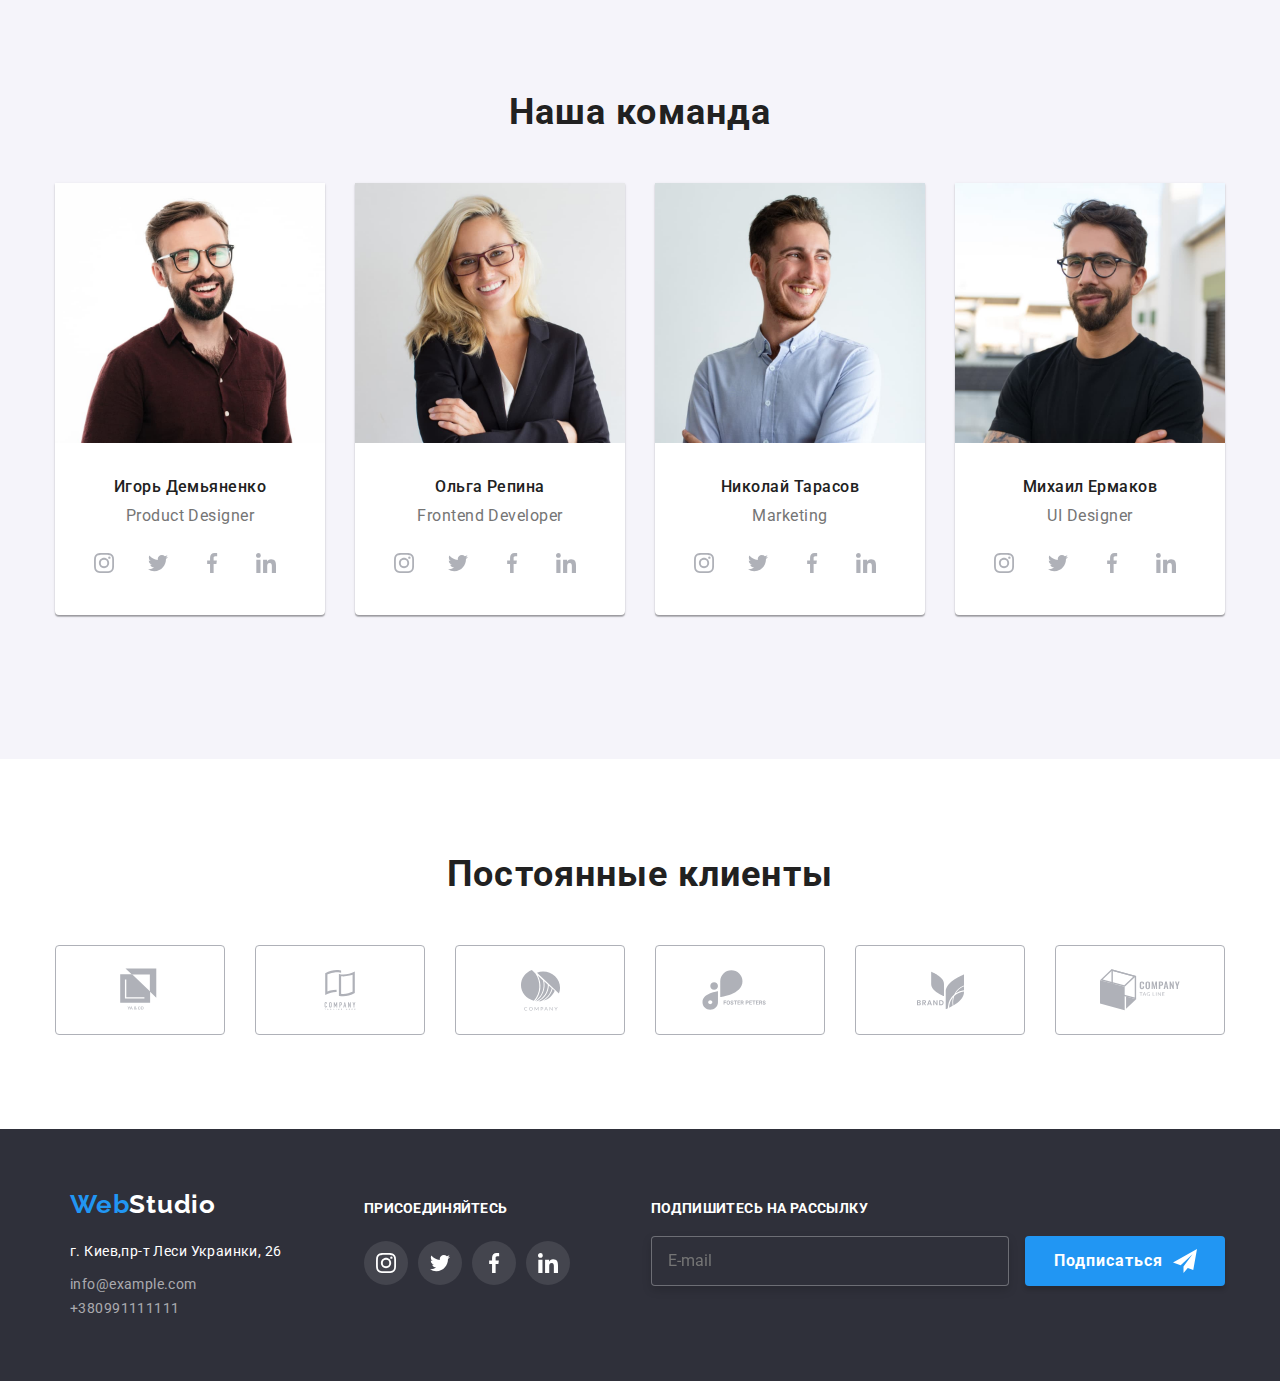
==== commit c51dd526: "BEM header, hero" ====
--- a/index.html
+++ b/index.html
@@ -1,4 +1,3 @@
-
 <!DOCTYPE html>
 <html lang="ru">
 <head>
@@ -17,23 +16,23 @@
   <header class="header">
     <!-- CONTAINER -->
     <div class="container">
-       <nav class="header-nav">
+       <nav class="header__header-nav">
           <a href="" class="logo">Web<span class="logo-span">Studio</span></a>
-             <ul class="site-nav list">
-          <li><a href="" class="link current">Студия</a></li>
-          <li><a href="./portfolio.html" class="link">Портфолио</a></li>
-          <li><a href="" class="link">Контакты</a></li>
+             <ul class="site-nav">
+          <li><a href="" class="site-nav__link current">Студия</a></li>
+          <li><a href="./portfolio.html" class="site-nav__link">Портфолио</a></li>
+          <li><a href="" class="site-nav__link">Контакты</a></li>
             </ul>
        
-       <ul class="auto-nav list">
+       <ul class="auto-nav">
           <li>
-            <a href="mailto:info@devstudio.com" class="link">
+            <a href="mailto:info@devstudio.com" class="auto-nav__link">
           <svg class="icon-header1" width="16" height="12"> 
             <use href="./images/sprite.svg#icon-envelope"></use>
           </svg>  
             info@devstudio.com</a></li>
           <li>
-            <a href="tel:+38096111111" class="link">
+            <a href="tel:+38096111111" class="auto-nav__link">
             <svg class="icon-header2" width="10" height="16"> 
               <use href="./images/sprite.svg#icon-smartphone"></use>
             </svg>  
@@ -49,8 +48,8 @@
     <!-- hero -->
 
     <section class="hero"> 
-         <h1 class="hero-title">ЭФФЕКТИВНЫЕ РЕШЕНИЯ <br>ДЛЯ ВАШЕГО БИЗНЕСА</h1>
-<button type="button" class="hero-button" data-modal-open>Заказать услугу</button>
+         <h1 class="hero__hero-title">ЭФФЕКТИВНЫЕ РЕШЕНИЯ <br>ДЛЯ ВАШЕГО БИЗНЕСА</h1>
+<button type="hero__button" class="hero__hero-button" data-modal-open>Заказать услугу</button>
 
 
     </section>
--- a/css/style.css
+++ b/css/style.css
@@ -147,13 +147,13 @@
   margin: 0;
 }  
 
-.header-nav,
+.header__header-nav,
 .site-nav,
 .auto-nav  {
   display: flex;
 }
 
-.header-nav {
+.header__header-nav {
   justify-content: space-between;
   align-items: center;
 }
@@ -172,7 +172,7 @@
   fill: currentColor;
 }
 
-.auto-nav .link {
+.auto-nav__link {
   display: flex;
   align-items: center;
 }
@@ -180,16 +180,16 @@
 
 /* site-nav */
 
-.site-nav li:not(:last-child) {
+.site-nav .li:not(:last-child) {
   margin-right: 50px;
 }
 
-.site-nav {
+.site-nav__link {
   padding-left: 0;
   margin-left: 93px;
 }
 
-.site-nav .link {
+.site-nav__link {
   color: var(--black-text);
   font-weight: 500;
   font-size: 14px;
@@ -222,8 +222,8 @@
 
 /* меню с подчеркиванием */
 
-.site-nav .link:hover, 
-.site-nav .link:focus {
+.site-nav__link:hover, 
+.site-nav__link:focus {
   color: var(--blue-text);
   letter-spacing: 0.02em;
 
@@ -237,11 +237,11 @@
 
 /* auth-nav */
 
-.auto-nav {
+.auto-nav__link {
   margin-left: auto;
 }
 
-.auto-nav .link  {
+.auto-nav__link  {
   color: var(--grey-text);
   font-weight: 500;
   font-size: 14px;
@@ -253,18 +253,25 @@
 
 }
 
-.auto-nav .link:hover,
-.auto-nav .link:focus {
+.auto-nav__link:hover,
+.auto-nav__link:focus {
   color: var(--blue-text);
   letter-spacing: 0.02em;
 
 }
 
-.auto-nav .icon-header:hover,
+.auto-nav__link:focus-within .icon-header,
+.auto-nav__link:hover .icon-header {
+  color: var(--blue-text);
+
+}
+
+
+/* .auto-nav .icon-header:hover,
 .auto-nav .icon-header:focus {
   color: var(--blue-text);
 
-}
+} */
 
 .auto-nav li:not(:last-child) {
   margin-right: 50px;
@@ -298,7 +305,7 @@
   
 }
 
-.hero-title {
+.hero__hero-title {
   color: var(--white-text);
   font-weight: 900;
   font-size: 44px;
@@ -309,7 +316,7 @@
   
 }
 
-.hero-button {
+.hero__hero-button {
   font-family: Roboto, sans-serif;
   color: var(--white-text);
   background-color: var(--blue-text);
@@ -977,7 +984,6 @@
 
 
 .signup-form .group-modal {
-  /* padding: 0 40px; */
   display: flex;
   flex-direction: column;
   color: var(--grey-text);
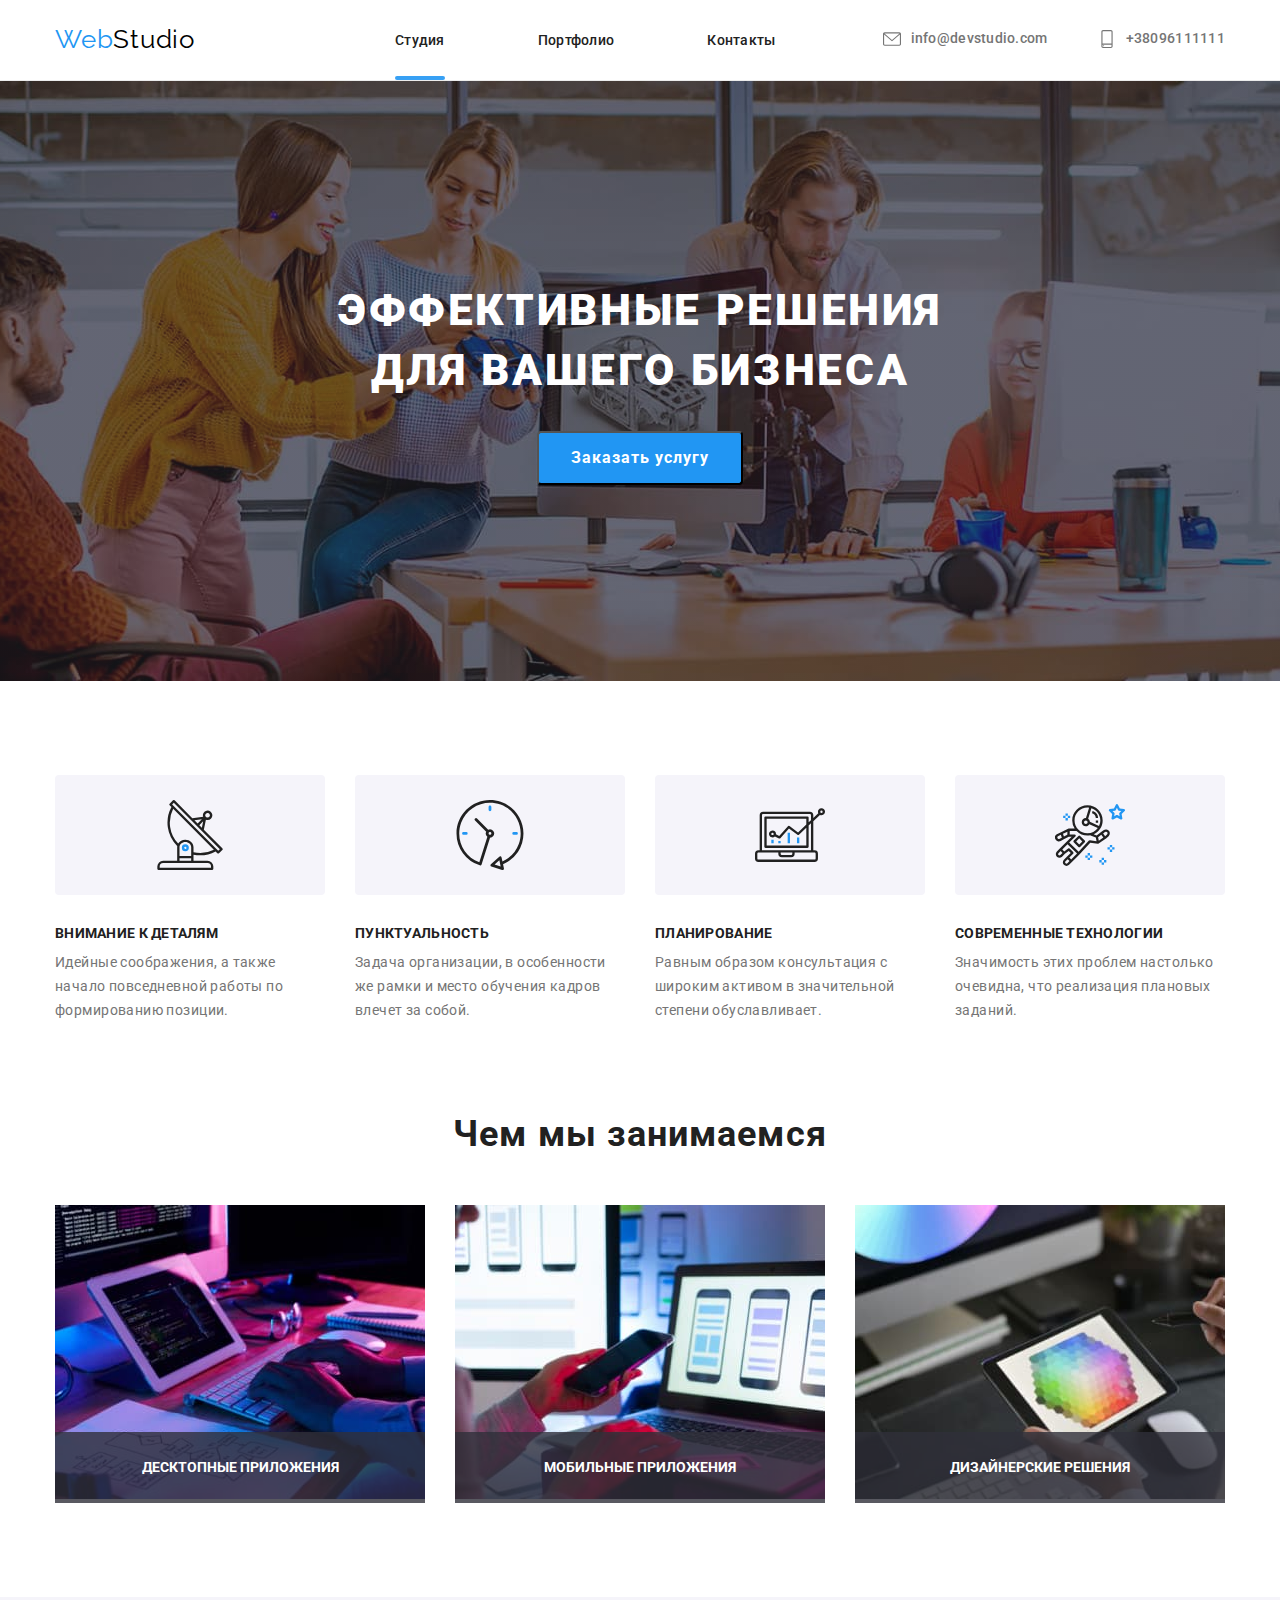
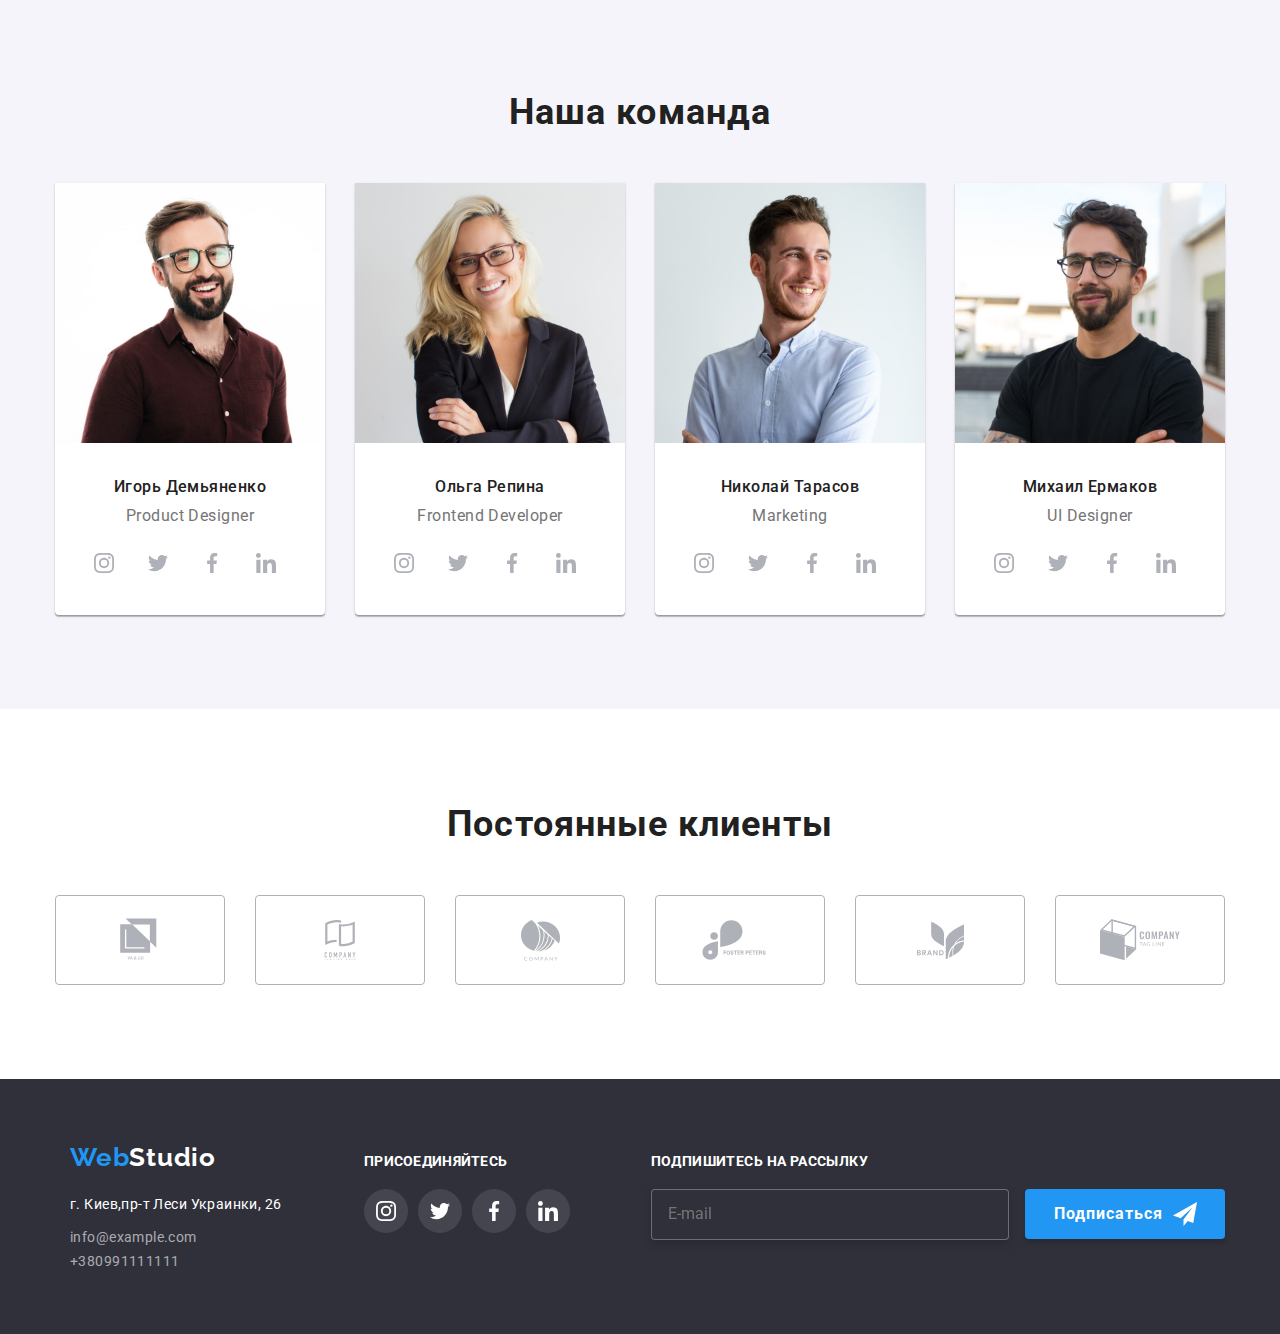
==== commit ebd2865e: "BEM" ====
--- a/index.html
+++ b/index.html
@@ -17,7 +17,7 @@
     <!-- CONTAINER -->
     <div class="container">
        <nav class="header__header-nav">
-          <a href="" class="logo">Web<span class="logo-span">Studio</span></a>
+          <a href="" class="header__logo">Web<span class="header__logo-span">Studio</span></a>
              <ul class="site-nav">
           <li><a href="" class="site-nav__link current">Студия</a></li>
           <li><a href="./portfolio.html" class="site-nav__link">Портфолио</a></li>
@@ -27,13 +27,13 @@
        <ul class="auto-nav">
           <li>
             <a href="mailto:info@devstudio.com" class="auto-nav__link">
-          <svg class="icon-header1" width="16" height="12"> 
+          <svg class="auto-nav__icon-header1" width="16" height="12"> 
             <use href="./images/sprite.svg#icon-envelope"></use>
           </svg>  
             info@devstudio.com</a></li>
           <li>
             <a href="tel:+38096111111" class="auto-nav__link">
-            <svg class="icon-header2" width="10" height="16"> 
+            <svg class="auto-nav__icon-header2" width="10" height="16"> 
               <use href="./images/sprite.svg#icon-smartphone"></use>
             </svg>  
             +38096111111</a></li>
@@ -63,50 +63,50 @@
     <div class="container">
 
     <ul class="advantages-list">
-      <li class="item">
-        <div class="advantages-images">
-        <svg class="advantages-icon">
+      <li class="advantages-list__item">
+        <div class="advantages-list__advantages-images">
+        <svg class="advantages-list__advantages-icon">
           <use href="./images/sprite.svg#icon-antenna-1" width="70" height="70"></use>
         </svg>
       </div>
-        <h3 class="title">ВНИМАНИЕ К ДЕТАЛЯМ</h3>
-        <p>
+        <h3 class="advantages-list__title">ВНИМАНИЕ К ДЕТАЛЯМ</h3>
+        <p class="advantages-list__text">
           Идейные соображения, а также начало повседневной работы по формированию позиции.
         </p> 
       </li>
 
-      <li class="item">
-        <div class="advantages-images">
-          <svg class="advantages-icon">
+      <li class="advantages-list__item">
+        <div class="advantages-list__advantages-images">
+          <svg class="advantages-list__advantages-icon">
             <use href="./images/sprite.svg#icon-clock-1" width="70" height="70"></use>
           </svg>
         </div>
-        <h3 class="title">ПУНКТУАЛЬНОСТЬ</h3>
-        <p>
+        <h3 class="advantages-list__title">ПУНКТУАЛЬНОСТЬ</h3>
+        <p class="advantages-list__text">
           Задача организации, в особенности же рамки и место обучения кадров влечет за собой.
         </p> 
       </li>
 
-      <li class="item">
-        <div class="advantages-images">
-          <svg class="advantages-icon">
+      <li class="advantages-list__item">
+        <div class="advantages-list__advantages-images">
+          <svg class="advantages-list__advantages-icon">
             <use href="./images/sprite.svg#icon-diagram-1" width="70" height="70"></use>
           </svg>
         </div>
-        <h3 class="title">ПЛАНИРОВАНИЕ</h3>
-        <p>
+        <h3 class="advantages-list__title">ПЛАНИРОВАНИЕ</h3>
+        <p class="advantages-list__text">
           Равным образом консультация с широким активом в значительной степени обуславливает.
         </p> 
       </li>
 
-      <li class="item">
-        <div class="advantages-images">
-          <svg class="advantages-icon">
+      <li class="advantages-list__item">
+        <div class="advantages-list__advantages-images">
+          <svg class="advantages-list__advantages-icon">
             <use href="./images/sprite.svg#icon-astronaut-1" width="70" height="70"></use>
           </svg>
         </div>
-        <h3 class="title">СОВРЕМЕННЫЕ ТЕХНОЛОГИИ</h3>
-        <p>
+        <h3 class="advantages-list__title">СОВРЕМЕННЫЕ ТЕХНОЛОГИИ</h3>
+        <p class="advantages-list__text">
           Значимость этих проблем настолько очевидна, что реализация плановых заданий.
         </p> 
       </li>
@@ -120,20 +120,23 @@
   <section class="work">
 <!-- CONTAINER -->
     <div class="container">
-     <h2 class="title-w-t">Чем мы занимаемся</h2>
+     <h2 class="work__title-w-t">Чем мы занимаемся</h2>
       <ul class="work-list">
-        <li class="work-images">
+        <li class="work-list__work-images">
           <img src="./images/box1(1).jpg" alt="проектируем приложения для компьютеров" width="370"/>
-          <p class="overlay">Десктопные приложения</p>
-        </li>
-        <li class="work-images">
+          <p class="work-list__overlay">Десктопные приложения</p>
+        </li>
+
+        <li class="work-list__work-images">
           <img src="./images/box2(1).jpg" alt="проектируем приложения для мобильных телефонов" width="370"/>
-          <p class="overlay">Мобильные приложения</p>
-        </li>
-        <li class="work-images">
+          <p class="work-list__overlay">Мобильные приложения</p>
+        </li>
+
+        <li class="work-list__work-images">
           <img src="./images/box3(1).jpg" alt="проектируем приложения для планшетов" width="370"/>
-          <p class="overlay">Дизайнерские решения</p>
-        </li>
+          <p class="work-list__overlay">Дизайнерские решения</p>
+        </li>
+
       </ul>
     </div>
     <!-- CONTAINER -->
@@ -144,200 +147,199 @@
   <section class="team">
     <!-- CONTAINER -->
     <div class="container">
-    <h2 class="title-w">Наша команда</h2>
-    <ul class="team-list">
-      <li class="team-item">
-        <img src="./images/img(1)(1).jpg" alt="Игорь Демьяненко" width="270"/>
-        <h3 class="title-t">Игорь Демьяненко</h3>
-        <p class="text-team">Product Designer</p>
+      <h2 class="team__title-w">Наша команда</h2>
+        <ul class="team-list">
+
+           <li class="team-list__team-item">
+
+             <img src="./images/img(1)(1).jpg" alt="Игорь Демьяненко" width="270"/>
+              <h3 class="team-list__title-t">Игорь Демьяненко</h3>
+               <p class="team-list__text-team">Product Designer</p>
 
         
         <ul class="social-list">
-
-          <li class="social-item">
-
-            <a href="#" class="social-link">
-              
-              <svg class="instagram-icon" width="20" height="20"> 
+          <li class="social-list__social-item">
+
+            <a href="#" class="social-list__social-link">
+              
+              <svg class="social-list__instagram-icon" width="20" height="20"> 
                 <use href="./images/sprite.svg#icon-instagram-2" ></use>
               </svg>
             </a>
           </li>
 
-          <li class="social-item">
-
-            <a href="#" class="social-link">
-
-              <svg class="instagram-icon" width="20" height="20"> 
+          <li class="social-list__social-item">
+
+            <a href="#" class="social-list__social-link">
+              
+              <svg class="social-list__instagram-icon" width="20" height="20">
                 <use href="./images/sprite.svg#icon-twitter-1" ></use>
               </svg>
             </a>
           </li>
 
-        <li class="social-item">
-
-          <a href="#" class="social-link">
-
-            <svg class="instagram-icon" width="20" height="20"> 
+          <li class="social-list__social-item">
+
+            <a href="#" class="social-list__social-link">
+              
+              <svg class="social-list__instagram-icon" width="20" height="20">
               <use href="./images/sprite.svg#icon-facebook-1" ></use>
             </svg>
           </a>
         </li>
 
-        <li class="social-item">
-
-          <a href="#" class="social-link">
-
-            <svg class="instagram-icon" width="20" height="20"> 
+        <li class="social-list__social-item">
+
+          <a href="#" class="social-list__social-link">
+            
+            <svg class="social-list__instagram-icon" width="20" height="20">
             <use href="./images/sprite.svg#icon-linkedin-1" ></use>
           </svg>
         </a>
       </li>
     </ul>
-
-
-
-      </li>
-      <li class="team-item">
+      </li>
+
+
+      <li class="team-list__team-item">
         <img src="./images/img(2)(1).jpg" alt="Ольга Репина" width="270"/>
-        <h3 class="title-t">Ольга Репина</h3>
-        <p class="text-team">Frontend Developer</p>
-
-        <ul class="social-list">
-
-          <li class="social-item">
-
-            <a href="#" class="social-link">
-              
-              <svg class="instagram-icon" width="20" height="20"> 
+          <h3 class="team-list__title-t">Ольга Репина</h3>
+            <p class="team-list__text-team">Frontend Developer</p>
+
+            <ul class="social-list">
+              <li class="social-list__social-item">
+    
+                <a href="#" class="social-list__social-link">
+                  
+                  <svg class="social-list__instagram-icon" width="20" height="20"> 
                 <use href="./images/sprite.svg#icon-instagram-2" ></use>
               </svg>
             </a>
           </li>
 
-          <li class="social-item">
-
-            <a href="#" class="social-link">
-
-              <svg class="instagram-icon" width="20" height="20"> 
+            <li class="social-list__social-item">
+  
+              <a href="#" class="social-list__social-link">
+                
+                <svg class="social-list__instagram-icon" width="20" height="20"> 
                 <use href="./images/sprite.svg#icon-twitter-1" ></use>
               </svg>
             </a>
           </li>
 
-        <li class="social-item">
-
-          <a href="#" class="social-link">
-
-            <svg class="instagram-icon" width="20" height="20"> 
+          <li class="social-list__social-item">
+  
+            <a href="#" class="social-list__social-link">
+              
+              <svg class="social-list__instagram-icon" width="20" height="20">
               <use href="./images/sprite.svg#icon-facebook-1" ></use>
             </svg>
           </a>
         </li>
 
-        <li class="social-item">
-
-          <a href="#" class="social-link">
-
-            <svg class="instagram-icon" width="20" height="20"> 
+        <li class="social-list__social-item">
+  
+          <a href="#" class="social-list__social-link">
+            
+            <svg class="social-list__instagram-icon" width="20" height="20">
             <use href="./images/sprite.svg#icon-linkedin-1" ></use>
           </svg>
         </a>
       </li>
     </ul>
-
-      </li>
-      <li class="team-item">
+  </li>
+
+      <li class="team-list__team-item">
         <img src="./images/img(3)(1).jpg" alt="Николай Тарасов" width="270"/>
-        <h3 class="title-t">Николай Тарасов</h3>
-        <p class="text-team">Marketing</p>
+        <h3 class="team-list__title-t">Николай Тарасов</h3>
+        <p class="team-list__text-team">Marketing</p>
 
         <ul class="social-list">
 
-          <li class="social-item">
-
-            <a href="#" class="social-link">
-              
-              <svg class="instagram-icon" width="20" height="20"> 
+          <li class="social-list__social-item">
+  
+            <a href="#" class="social-list__social-link">
+              
+              <svg class="social-list__instagram-icon" width="20" height="20"> 
                 <use href="./images/sprite.svg#icon-instagram-2" ></use>
               </svg>
             </a>
           </li>
 
-          <li class="social-item">
-
-            <a href="#" class="social-link">
-
-              <svg class="instagram-icon" width="20" height="20"> 
+          <li class="social-list__social-item">
+  
+            <a href="#" class="social-list__social-link">
+              
+              <svg class="social-list__instagram-icon" width="20" height="20">
                 <use href="./images/sprite.svg#icon-twitter-1" ></use>
               </svg>
             </a>
           </li>
 
-        <li class="social-item">
-
-          <a href="#" class="social-link">
-
-            <svg class="instagram-icon" width="20" height="20"> 
+          <li class="social-list__social-item">
+  
+            <a href="#" class="social-list__social-link">
+              
+              <svg class="social-list__instagram-icon" width="20" height="20">
               <use href="./images/sprite.svg#icon-facebook-1" ></use>
             </svg>
           </a>
         </li>
 
-        <li class="social-item">
-
-          <a href="#" class="social-link">
-
-            <svg class="instagram-icon" width="20" height="20"> 
+        <li class="social-list__social-item">
+  
+          <a href="#" class="social-list__social-link">
+            
+            <svg class="social-list__instagram-icon" width="20" height="20"> 
             <use href="./images/sprite.svg#icon-linkedin-1" ></use>
           </svg>
         </a>
       </li>
     </ul>
-
-      </li>
-      <li class="team-item">
+  </li>
+
+      <li class="team-list__team-item">
         <img src="./images/img(4)(1).jpg" alt="Михаил Ермаков" width="270"/>
-        <h3 class="title-t">Михаил Ермаков</h3>
-        <p class="text-team">UI Designer</p>
+        <h3 class="team-list__title-t">Михаил Ермаков</h3>
+        <p class="team-list__text-team">UI Designer</p>
 
         <ul class="social-list">
 
-          <li class="social-item">
-
-            <a href="#" class="social-link">
-              
-              <svg class="instagram-icon" width="20" height="20" aria-label="Instagram"> 
+          <li class="social-list__social-item">
+  
+            <a href="#" class="social-list__social-link">
+              
+              <svg class="social-list__instagram-icon" width="20" height="20">
                 <use href="./images/sprite.svg#icon-instagram-2" ></use>
               </svg>
             </a>
           </li>
 
-          <li class="social-item">
-
-            <a href="#" class="social-link">
-
-              <svg class="instagram-icon" width="20" height="20"> 
+          <li class="social-list__social-item">
+  
+            <a href="#" class="social-list__social-link">
+              
+              <svg class="social-list__instagram-icon" width="20" height="20">
                 <use href="./images/sprite.svg#icon-twitter-1" ></use>
               </svg>
             </a>
           </li>
 
-        <li class="social-item">
-
-          <a href="#" class="social-link">
-
-            <svg class="instagram-icon" width="20" height="20"> 
+          <li class="social-list__social-item">
+  
+            <a href="#" class="social-list__social-link">
+              
+              <svg class="social-list__instagram-icon" width="20" height="20">
               <use href="./images/sprite.svg#icon-facebook-1" ></use>
             </svg>
           </a>
         </li>
 
-        <li class="social-item">
-
-          <a href="#" class="social-link">
-
-            <svg class="instagram-icon" width="20" height="20"> 
+        <li class="social-list__social-item">
+  
+          <a href="#" class="social-list__social-link">
+            
+            <svg class="social-list__instagram-icon" width="20" height="20">
             <use href="./images/sprite.svg#icon-linkedin-1" ></use>
           </svg>
         </a>
@@ -355,53 +357,53 @@
      <section class="clients">
        <!-- CONTAINER -->
         <div class="container">
-         <h2 class="title-w-t">Постоянные клиенты</h2>
+         <h2 class="clients__title-w-t">Постоянные клиенты</h2>
 
           <ul class="clients-list">
 
-            <li class="clients-items">
-              <a class="clients-link" href="#">
-              <svg class="clients-logo-1" width="44" height="49"> 
+            <li class="clients-list__clients-items">
+              <a class="clients-list__clients-link" href="#">
+              <svg class="clients-list__clients-logo-1" width="44" height="49"> 
                 <use href="./images/sprite.svg#icon-logo-1" ></use>
               </svg>
               </a>
             </li>
 
-            <li class="clients-items">
-              <a class="clients-link" href="#">
-              <svg class="clients-logo-2" width="40" height="52"> 
+            <li class="clients-list__clients-items">
+              <a class="clients-list__clients-link" href="#">
+              <svg class="clients-list__clients-logo-2" width="40" height="52"> 
                 <use href="./images/sprite.svg#icon-logo-2" ></use>
               </svg>
             </a>
             </li>
 
-            <li class="clients-items">
-              <a class="clients-link" href="#">
-              <svg class="clients-logo-3" width="41" height="43"> 
+            <li class="clients-list__clients-items">
+              <a class="clients-list__clients-link" href="#">
+              <svg class="clients-list__clients-logo-3" width="41" height="43"> 
                 <use href="./images/sprite.svg#icon-logo-3" ></use>
               </svg>
               </a>
             </li>
 
-            <li class="clients-items">
-              <a class="clients-link" href="#">
-              <svg class="clients-logo-4" width="80" height="43"> 
+            <li class="clients-list__clients-items">
+              <a class="clients-list__clients-link" href="#">
+              <svg class="clients-list__clients-logo-4" width="80" height="43"> 
                 <use href="./images/sprite.svg#icon-logo-4" ></use>
               </svg>
               </a>
             </li>
 
-            <li class="clients-items">
-              <a class="clients-link" href="#">
-              <svg class="clients-logo-5" width="59" height="47"> 
+            <li class="clients-list__clients-items">
+              <a class="clients-list__clients-link" href="#">
+              <svg class="clients-list__clients-logo-5" width="59" height="47"> 
                 <use href="./images/sprite.svg#icon-logo-5" ></use>
               </svg>
               </a>
             </li>
 
-            <li class="clients-items">
-              <a class="clients-link" href="#">
-              <svg class="clients-logo-6" width="88" height="45"> 
+            <li class="clients-list__clients-items">
+              <a class="clients-list__clients-link" href="#">
+              <svg class="clients-list__clients-logo-6" width="88" height="45"> 
                 <use href="./images/sprite.svg#icon-logo-6" ></use>
               </svg>
               </a>
@@ -418,16 +420,17 @@
   <div class="footer-container">
   <div class="footer1">
   <div class="footer-name">
-       <a href="" class="footer-logo">Web<span class="footer-span">Studio</span></a>
+       <a href="" class="footer-name__footer-logo">Web<span class="footer-name__footer-span">Studio</span></a>
   </div>
+
   <address>    
-        <p class="footer-address">г. Киев,пр-т Леси Украинки, 26</p>
+        <p class="footer1__footer-address">г. Киев,пр-т Леси Украинки, 26</p>
     <ul class="footer-list">
       <li>
-        <a href="mailto:info@example.com" class="link">info@example.com</a>
+        <a href="mailto:info@example.com" class="footer-list__link">info@example.com</a>
       </li>
       <li>
-        <a href="tel:+380991111111" class="link">+380991111111</a>
+        <a href="tel:+380991111111" class="footer-list__link">+380991111111</a>
       </li>
     </ul>
   </address>
@@ -436,44 +439,45 @@
 <div class="footer2">
 <!-- CONTAINER -->
 <div class="join">
-  <p class="join-title">ПРИСОЕДИНЯЙТЕСЬ</p>
+  <p class="footer2__join-title">ПРИСОЕДИНЯЙТЕСЬ</p>
+
   <ul class="join-list">
 
-    <li class="join-item">
-
-      <a href="#" class="join-link">
+    <li class="join-list__join-item">
+
+      <a href="#" class="join-list__join-link">
         
-        <svg class="join-site" width="20" height="20"> 
+        <svg class="join-list__join-site" width="20" height="20"> 
           <use href="./images/sprite.svg#icon-instagram-2" ></use>
         </svg>
       </a>
     </li>
 
-    <li class="join-item">
-
-      <a href="#" class="join-link">
-
-        <svg class="join-site" width="20" height="20"> 
+    <li class="join-list__join-item">
+
+      <a href="#" class="join-list__join-link">
+
+        <svg class="join-list__join-site" width="20" height="20"> 
           <use href="./images/sprite.svg#icon-twitter-1" ></use>
         </svg>
       </a>
     </li>
 
-  <li class="join-item">
-
-    <a href="#" class="join-link">
-
-      <svg class="join-site" width="20" height="20"> 
+  <li class="join-list__join-item">
+
+    <a href="#" class="join-list__join-link">
+
+      <svg class="join-list__join-site" width="20" height="20"> 
         <use href="./images/sprite.svg#icon-facebook-1" ></use>
       </svg>
     </a>
   </li>
 
-  <li class="join-item">
-
-    <a href="#" class="join-link">
-
-      <svg class="join-site" width="20" height="20"> 
+  <li class="join-list__join-item">
+
+    <a href="#" class="join-list__join-link">
+
+      <svg class="join-list__join-site" width="20" height="20"> 
       <use href="./images/sprite.svg#icon-linkedin-1" ></use>
     </svg>
   </a>
@@ -486,13 +490,13 @@
 <div class="footer3">
   <!-- CONTAINER -->
     <div class="group">
-      <p class="sign">ПОДПИШИТЕСЬ НА РАССЫЛКУ</p>
-      <input class="input" type="email" placeholder="E-mail"/>
+      <p class="footer3__sign">ПОДПИШИТЕСЬ НА РАССЫЛКУ</p>
+      <input class="footer3__input" type="email" placeholder="E-mail"/>
     
 
       <div class="footer-subscribe">
-       <button type="submit" class="button-footer">Подписаться</button>
-         <svg width="24" height="24" class="icon-footer">
+       <button type="submit" class="footer3__button-footer">Подписаться</button>
+         <svg width="24" height="24" class="footer3__icon-footer">
           <use href="images/sprite.svg#icon-send"></use>
          </svg>
     </div>
@@ -521,30 +525,30 @@
      <form class="signup-form">
 
        <div class="group-modal">
-         <label for="name">Имя</label>
+         <label for="signup-form__name">Имя</label>
           <div class="input-wrapper-modal">
-            <input class="input-modal" type="name" name="name" id="name">
-              <svg width="18" height="18" class="icon-modal">
+            <input class="signup-form__input-modal" type="name" name="name" id="name">
+              <svg width="18" height="18" class="signup-form__icon-modal">
                 <use href="images/sprite.svg#icon-person"></use>
               </svg>
           </div>
        </div>
 
        <div class="group-modal">
-         <label for="telefon">Телефон</label>
+         <label for="signup-form__telefon">Телефон</label>
           <div class="input-wrapper-modal">
-           <input class="input-modal" type="telefon" name="telefon" id="telefon">
-            <svg width="18" height="18" class="icon-modal">
+           <input class="signup-form__input-modal" type="telefon" name="telefon" id="telefon">
+            <svg width="18" height="18" class="signup-form__icon-modal">
              <use href="images/sprite.svg#icon-phone"></use>
             </svg>
           </div>
       </div>
 
       <div class="group-modal">
-        <label for="email">Почта</label>
+        <label for="signup-form__email">Почта</label>
          <div class="input-wrapper-modal">
-          <input class="input-modal" type="email" name="email" id="email-modal">
-           <svg width="18" height="18" class="icon-modal">
+          <input class="signup-form__input-modal" type="email" name="email" id="email-modal">
+           <svg width="18" height="18" class="signup-form__icon-modal">
             <use href="images/sprite.svg#icon-email2"></use>
            </svg>
          </div>
@@ -552,20 +556,20 @@
 
       <label class="group-modal">
         <span class="comments">Комментарий</span>
-        <textarea name="comments" placeholder="Введите текст"></textarea>        
+        <textarea class="signup-form__textarea" name="comments" placeholder="Введите текст"></textarea>        
       </label>
 
       <div class="check-modal">
-        <label class="form-check">
-          <input type="checkbox" class="checkbox">
-
-          <span class="span"></span>
-
-          Соглашаюсь с рассылкой и принимаю <a href="" class="check-link">Условия договора</a>
+        <label class="signup-form__form-check">
+          <input type="checkbox" class="signup-form__checkbox">
+
+          <span class="signup-form__span"></span>
+
+          Соглашаюсь с рассылкой и принимаю <a href="" class="signup-form__check-link">Условия договора</a>
         </label>
       </div>
 
-      <button type="submit" class="button-modal2">Отправить</button> 
+      <button type="submit" class="signup-form__button-modal2">Отправить</button> 
      
       </form>
 
--- a/css/style.css
+++ b/css/style.css
@@ -39,12 +39,6 @@
 body { 
   font-family: Roboto, sans-serif;
   margin: 0;
-}
-
-.img {
-  display: block;
-  max-width: 100%;
-  height: auto; 
 }
 
 .container {
@@ -54,64 +48,19 @@
   margin-left: auto;
   margin-right: auto;
 
-  /* border: 1px solid red; */
-}
-
-
-p {
-  color: var(--grey-text);
-  font-size: 14px;
-  line-height: 1.71;
-  letter-spacing: 0.03em;
-  margin: 0;
 }
 
 h1, 
 h2,
 h3 {
   margin: 0;
-}
-
-
-.title {
-  color: var(--black-text);
-  font-style: normal;
-  font-weight: bold;
-  font-size: 14px;
-  line-height: 1.14;
-  letter-spacing: 0.03em;
-}
-
-.title-w-t {
-  color: var(--black-text);
-  font-weight: bold;
-  font-size: 36px;
-  line-height: 1.17;
-  letter-spacing: 0.03em;
-
-}
-
-.title-w {
-  color: var(--black-text);
-  font-weight: bold;
-  font-size: 36px;
-  line-height: 1.17;
-  letter-spacing: 0.03em;
-}
-
-.title-t {
-  color: var(--black-text);
-  font-weight: 500;
-  font-size: 16px;
-  line-height: 1.19;
-  letter-spacing: 0.03em;
-  padding-top: 30px;
-  padding-bottom: 10px;
-}
- 
-.title {
-  padding-bottom: 10px;
-}
+} 
+
+ul {
+  list-style: none;
+  padding: 0;
+  margin: 0;
+} 
 
 /* HEADER */
 
@@ -121,7 +70,7 @@
   border-bottom: 1px solid rgba(236, 236, 236, 1);
 }
 
-.logo {
+.header__logo {
   color: var(--blue-text);
   font-family: Raleway, sans-serif;
   font-size: 26px;
@@ -131,7 +80,7 @@
 
 } 
 
-.logo-span {
+.header__logo-span {
   color: var(--logo-text);
   font-family: Raleway, sans-serif;
   font-size: 26px;
@@ -139,13 +88,7 @@
   letter-spacing: 0.03em;
   text-decoration: none;
 
-}
-
-ul {
-  list-style: none;
-  padding: 0;
-  margin: 0;
-}  
+} 
 
 .header__header-nav,
 .site-nav,
@@ -158,14 +101,14 @@
   align-items: center;
 }
 
-.icon-header1 {
+.auto-nav__icon-header1 {
   width: 18px;
   height: 18px;
   margin-right: 10px;
   fill: currentColor;
 }
 
-.icon-header2 {
+.auto-nav__icon-header2 {
   width: 18px;
   height: 18px;
   margin-right: 10px;
@@ -180,16 +123,10 @@
 
 /* site-nav */
 
-.site-nav .li:not(:last-child) {
-  margin-right: 50px;
-}
-
 .site-nav__link {
   padding-left: 0;
   margin-left: 93px;
-}
-
-.site-nav__link {
+
   color: var(--black-text);
   font-weight: 500;
   font-size: 14px;
@@ -205,6 +142,9 @@
 
 }
 
+.site-nav .li:not(:last-child) {
+  margin-right: 50px;
+}
 
 .current::after {
   content: "";
@@ -220,14 +160,11 @@
   border-radius: 2px;
 }
 
-/* меню с подчеркиванием */
-
 .site-nav__link:hover, 
 .site-nav__link:focus {
   color: var(--blue-text);
   letter-spacing: 0.02em;
-
-}
+} 
 
 .site-nav, 
 .auto-nav {
@@ -259,19 +196,6 @@
   letter-spacing: 0.02em;
 
 }
-
-.auto-nav__link:focus-within .icon-header,
-.auto-nav__link:hover .icon-header {
-  color: var(--blue-text);
-
-}
-
-
-/* .auto-nav .icon-header:hover,
-.auto-nav .icon-header:focus {
-  color: var(--blue-text);
-
-} */
 
 .auto-nav li:not(:last-child) {
   margin-right: 50px;
@@ -332,24 +256,31 @@
   border-radius: 4px;
 }
 
-h3 .title {
-  margin-top: 30px;
-  margin-bottom: 10px;
-  padding-bottom: 10px;
-}
+/* Преимущества /Advantages */
 
 .advantages {
   padding-top: 94px ;
   padding-bottom: 90px;
 }
 
+.advantages-list__title {
+  font-style: normal;
+  font-weight: 700;
+  font-size: 14px;
+  line-height: 16,41px;
+  letter-spacing: 0.02em;
+  color: var(--black-text);
+
+  padding-bottom: 10px;
+}
+
 .advantages-list {
   display: flex;
   flex-wrap: wrap ;
   justify-content: space-between;
 }
   
-.advantages-images {
+.advantages-list__advantages-images {
   justify-content: center;
   align-items: center;
   width: 270px;
@@ -365,65 +296,27 @@
   background-position: center;
 }
 
-.advantages-icon {
+.advantages-list__advantages-icon {
   width: 70px;
   height: 70px;
 }
 
-.advantages-list .item {
+.advantages-list__item {
   width: 270px;
 
 }
 
-.advantages-list .item :not(:last-child) {
+.advantages-list__item :not(:last-child) {
   margin-right: 30px;
 }
 
-.text-team {   
+.advantages-list__text {
   color: var(--grey-text);
-  font-size: 16px;
-  line-height: 1.19;
-  letter-spacing: 0.03em;
-}
-
-.team {
-  background-color: var(--background-white);
-}
-
-.social-list { 
-  display: flex;
-  padding: 16px 27px 30px;
-}
-
-
-.social-link {
-  height: 44px;
-  width: 44px;
-  display: flex;
-  justify-content: center;
-  align-items: center;
-  border-radius: 50%;
-  margin-right: 10px;
-
-  color: var(--icon-color);
-  fill: var(--white-text);
-  background-color: var(--white-text);
-
-  transition: background-color 250ms var(--timing-function);
-  
-}
-
-.instagram-icon {
-  fill: currentColor;
-}
-
-.social-link:hover, 
-.social-link:focus { 
-  background-color: var(--blue-text);
-  color: var(--white-text); 
-
-}
-
+  font-size: 14px;
+  line-height: 1.71;
+  letter-spacing: 0.03em;
+  margin: 0;
+}
 
 /* WORK */
 
@@ -432,17 +325,24 @@
 }
 
 .work-list,
-.title-w-t {
-  display: flex;
-}
-
-.title-w-t {
+.work__title-w-t {
+  display: flex;
+}
+
+.work__title-w-t {
   justify-content: center;
   margin-top: 0;
   margin-bottom: 50px;
-}
-
-.work-images {
+
+  color: var(--black-text);
+  font-weight: bold;
+  font-size: 36px;
+  line-height: 1.17;
+  letter-spacing: 0.03em;
+
+}
+
+.work-list__work-images {
   width: 370px;
 }
 
@@ -451,49 +351,15 @@
   justify-content: space-between;
 }
 
-.work-list .work-images:not(:last-child) {
+.work-list__work-images:not(:last-child) {
   margin-right: 30px;
 }
 
-/* TEAM */
-
-.team {
-  padding-top: 94px;
-  padding-bottom: 94px;
-}
-
-.team-list,
-.title-w { 
-  display: flex;
-  justify-content: center;
-  margin-bottom: 50px;
-}
-
-.team-list {
-  margin-top: 0px;
-  justify-content: space-between;
-}
-
-.team-item {
-  box-shadow: 0px 1px 3px rgba(0, 0, 0, 0.12), 0px 1px 1px rgba(0, 0, 0, 0.14), 0px 2px 1px rgba(0, 0, 0, 0.2);
-  border-radius: 0px 0px 4px 4px;
-  background-color: var(--white-text);
-}
-
-.team-list .team-item:not(:last-child) {
-  margin-right: 30px;
-}
-
-.title-t,
-.text-team {
-  text-align: center;
-}
-
-.work-images {
+.work-list__work-images {
   position: relative;
 }
 
-.overlay {
+.work-list__overlay {
   position: absolute;
   width: 100%;
   height: auto;
@@ -504,10 +370,122 @@
   padding-top: 27px;
   padding-bottom: 27px;
   bottom: 0;
+  margin: 0px;
 
   font-weight: 700;
   color: var(--white-text);
   background-color: rgba(47, 48, 58, 0.8);;
+}
+
+
+/* Team/Команда */
+
+.team {
+  padding-top: 94px;
+  padding-bottom: 94px;
+  background-color: var(--background-white);
+ 
+}
+
+.team__title-w {
+  display: flex;
+
+  justify-content: center;
+  margin-top: 0;
+  margin-bottom: 50px;
+
+  color: var(--black-text);
+  font-weight: bold;
+  font-size: 36px;
+  line-height: 1.17;
+  letter-spacing: 0.03em;
+}
+
+.team-list__title-t {
+  display: flex;
+  justify-content: center;
+
+  color: var(--black-text);
+  font-weight: 500;
+  font-size: 16px;
+  line-height: 1.19;
+  letter-spacing: 0.03em;
+  padding-top: 30px;
+  padding-bottom: 10px;
+
+}
+
+.img {
+  display: block;
+  max-width: 100%;
+  height: auto; 
+}
+
+.team-list__text-team {   
+  color: var(--grey-text);
+  font-size: 16px;
+  line-height: 1.19;
+  letter-spacing: 0.03em;
+
+  margin: 0px;
+}
+
+.team-list { 
+  display: flex;
+  justify-content: center;
+}
+
+.team-list {
+  margin-top: 0px;
+  justify-content: space-between;
+}
+
+.team-list__team-item {
+  box-shadow: 0px 1px 3px rgba(0, 0, 0, 0.12), 0px 1px 1px rgba(0, 0, 0, 0.14), 0px 2px 1px rgba(0, 0, 0, 0.2);
+  border-radius: 0px 0px 4px 4px;
+  background-color: var(--white-text);
+}
+
+.team-list__team-item:not(:last-child) {
+  margin-right: 30px;
+}
+
+.team-list__title-t,
+.team-list__text-team {
+  text-align: center;
+}
+
+.social-list { 
+  display: flex;
+  padding: 16px 27px 30px;
+}
+
+
+.social-list__social-link {
+  height: 44px;
+  width: 44px;
+  display: flex;
+  justify-content: center;
+  align-items: center;
+  border-radius: 50%;
+  margin-right: 10px;
+
+  color: var(--icon-color);
+  fill: var(--white-text);
+  background-color: var(--white-text);
+
+  transition: background-color 250ms var(--timing-function);
+  
+}
+
+.social-list__instagram-icon {
+  fill: currentColor;
+}
+
+.social-list__social-link:hover, 
+.social-list__social-link:focus { 
+  background-color: var(--blue-text);
+  color: var(--white-text); 
 
 }
 
@@ -516,7 +494,20 @@
 .clients {
   padding-top: 94px;
   padding-bottom: 94px;
-
+}
+
+.clients__title-w-t {
+  display: flex;
+
+  justify-content: center;
+  margin-top: 0;
+  margin-bottom: 50px;
+
+  color: var(--black-text);
+  font-weight: bold;
+  font-size: 36px;
+  line-height: 1.17;
+  letter-spacing: 0.03em;
 }
 
 .clients-list {
@@ -526,14 +517,16 @@
   display: flex;
 }
 
-.clients-items:not(:last-child) {
+.clients-list__clients-items:not(:last-child) {
   margin-right: 30px;
 }
 
-.clients-link {
+.clients-list__clients-link {
+
   display: flex;
   width: 170px;
   height: 90px;
+
   border: 1px solid rgba(175, 177, 184, 1);
   box-sizing: border-box;
   border-radius: 4px;
@@ -546,38 +539,38 @@
   transition: color 250ms var(--timing-function);
 }
 
-.clients-link:hover,
-.clients-link:focus { 
+.clients-list__clients-link:hover,
+.clients-list__clients-link:focus { 
   border: 1px solid var(--blue-text);
   color: var(--blue-text);
 }
 
-.clients-logo-1 {
+.clients-list__clients-logo-1 {
   fill: currentColor;
 }
 
-.clients-logo-2 {
+.clients-list__clients-logo-2 {
   fill: currentColor;
 }
 
-.clients-logo-3 {
+.clients-list__clients-logo-3 {
   fill: currentColor;
 }
 
 
-.clients-logo-4 {
+.clients-list__clients-logo-4 {
   fill: currentColor;
   width: 80px;
   height: 75px;
 }
 
 
-.clients-logo-5 {
+.clients-list__clients-logo-5 {
   fill: currentColor;
 }
 
 
-.clients-logo-6 {
+.clients-list__clients-logo-6 {
   fill: currentColor;
   width: 88px;
   height: 80px;
@@ -591,15 +584,13 @@
   padding-bottom: 60px;
 }
 
-.footer-address {
-  display: flex;
-}
-
-.footer-address {
-  margin-top: 20px;
-  margin-bottom: 9px;
-  padding-left: 15px;
-}
+.footer-container { 
+  display: flex;
+  align-items: baseline;
+  justify-content: space-between;
+}
+
+/* FOOTER1 */
 
 .footer-name {
   padding-left: 15px;
@@ -616,7 +607,7 @@
   
 }
 
-.footer-logo {
+.footer-name__footer-logo {
   color: var(--blue-text);
   font-family: Raleway, sans-serif;
   font-style: normal;
@@ -627,7 +618,7 @@
   text-decoration: none;
 } 
 
-.footer-span {
+.footer-name__footer-span {
   color: var(--white-text);
   font-family: Raleway, sans-serif;
   font-style: normal;
@@ -638,14 +629,20 @@
   text-decoration: none;
 }
 
-.footer-address {
+.footer1__footer-address {
+  display: flex;
+
+  margin-top: 20px;
+  margin-bottom: 9px;
+  padding-left: 15px;
+
   color: var(--white-text);
   font-size: 14px;
   line-height: 1.71;
   letter-spacing: 0.03em;
 }
 
-.footer .link {
+.footer-list__link {
   color: var(--white-text-op60);
   font-size: 14px;
   line-height: 1.71;
@@ -655,10 +652,26 @@
   transition: color 250ms var(--timing-function);
 }
 
-.footer .link:hover,
-.footer .link:focus {
+.footer-list__link:hover,
+.footer-list__link:focus {
   color: var(--blue-text);
   letter-spacing: 0.03em;
+}
+
+/* FOOTER 2 */
+
+.footer2 {
+  margin-left: 70px;
+} 
+
+.footer2__join-title {
+  font-style: normal;
+  font-weight: 700;
+  font-size: 14px;
+  line-height: 16,41px;
+  letter-spacing: 0.02em;
+  color: var(--white-text);
+  margin-bottom: 20px; 
 }
 
 .join-list {
@@ -669,7 +682,7 @@
   padding: 0;
 }
 
-.join-link {
+.join-list__join-link {
   display: flex;
   height: 44px;
   width: 44px;
@@ -682,208 +695,92 @@
   transition: background-color 250ms var(--timing-function);
 }
 
-.join-link:focus,
-.join-link:hover {
+.join-list__join-link:focus,
+.join-list__join-link:hover {
   background-color: var(--blue-text);
 }
 
-.join-site {
+.join-list__join-site {
   fill: var(--white-text);
 }
 
-
-.join-title {
+/* FOOTER 3 */
+
+.footer3 {
+  margin-left: 64px;
+}
+
+.footer3__sign {
+  margin-bottom: 20px;
+
+  font-family: Roboto, sans-serif;
+  font-weight: 700;
+  font-style: normal; 
+  font-size: 14px; 
+  line-height: 16px; 
+  letter-spacing: 0.03em;
+  text-transform: uppercase;
+
+  color: var(--white-text);
+}
+
+.footer3__input {
+  width: 358px;
+
+  border: 1px solid rgba(255, 255, 255, 0.3); 
+  box-sizing: border-box;
+  filter: drop-shadow(0px 4px 4px rgba(0, 0, 0, 0.15));
+  border-radius: 4px;
+
+  background-color: var(--background-black);
+  outline: none;
+
+  padding: 15px 16px;
+  margin-right: 12px;
+
+  color: rgba(255, 255, 255, 0.6);
+
+}
+
+.footer3__button-footer {
+  color: var(--white-text);
+  background-color: var(--blue-text);
+  box-shadow: 0px 4px 4px rgba(0, 0, 0, 0.15);
+
+  font-family: Roboto, sans-serif;
   font-style: normal;
   font-weight: 700;
-  font-size: 14px;
-  line-height: 16,41px;
-  letter-spacing: 0.02em;
-  color: var(--white-text);
-  margin-bottom: 20px; 
-
-}
-
-.footer-container { 
-  display: flex;
-  align-items: baseline;
-  justify-content: space-between;
-}
-
-.footer2 {
-  margin-left: 70px;
-}
-
-/* кнопки */
-
-.main .button  {
-  background-color: var(--backgroung-white);
-  color: var(--black-text);
-  font-weight: 500;
   font-size: 16px;
-  line-height: 1.63;
-  letter-spacing: 0.03em;
-  font-family: Roboto, sans-serif; 
-}
-
-li .button {
-  font-family: Roboto, sans-serif;
-  font-weight: 500;
-  color: var(--black-text);
-  line-height: 1.63;
-  letter-spacing: 0.03em;
-
-  transition: background-color 250ms var(--timing-function);
-}
-
-.button:hover,
-.button:focus {
-  color: var(--white-text);
-  background-color: var(--blue-text);
-  letter-spacing: 0.03em;
-
-}
-
-/* portfolio-site */
-.site-title {
-  color: var(--black-text);
-  font-weight: bold;
-  font-size: 18px;
-  line-height: 2;
+  line-height: 30px;
   letter-spacing: 0.06em;
-}
-
-.site-text {
-  color: var(--grey-text);
-  font-size: 16px;
-  line-height: 1.88;
-  letter-spacing: 0.03em;
-}
-
-/* portfolio container */
-
-.container-portfolio {
-  width: 1200px;
-  padding-left: 15px;
-  padding-right: 15px;
-  margin-left: auto;
-  margin-right: auto;
-
-  /* border: 1px solid red; */
-}
-
-.portfolio { 
-  padding-top: 94px;
-  padding-bottom: 94px;
-}
-
-
-/* card-set */
-
-.card-set {
-  
-  padding: 0;
-  margin-top: 0;
-  margin-bottom: 50px;
-  
-  display: flex;
-  justify-content: center;
-
-}
-
-
-.card-set .item-portfolio:not(:last-child) {
-  margin-right: 8px;
-}
-
-.item-portfolio .button {
-  padding: 6px 22px;
+
+  padding: 10px 28px 10px 29px;
+
+  border-radius: 4px;
   border: none;
-  border-radius: 4px;
-}
-
-.site {
-
-  /* outline: 1px solid blue; */
-  padding: 0; 
-  margin: 0; 
-  display: flex;
-  flex-wrap: wrap;
-  margin-left: calc( -1 * var(--card-set-gap));
-  margin-top: calc( -1 * var(--card-set-gap));
-}
-
-.site .site-card {
-  flex-basis: calc(100% / 3 - var(--card-set-gap));
-  margin-left: var(--card-set-gap);
-  margin-top: var(--card-set-gap);
-
-}
-
-.site img {
-  width: 100%;
-  height: 100%;
-}
-
-.card-thumb { 
-  
-  /* outline: 1px solid red; */
-  height: 294px;
-  margin: 0;
-
+  outline: none;
+
+  width: 200px;
+}
+
+.footer3__button-footer {
+  display: inline-flex;
+  align-items: center;
+}
+
+.footer3__icon-footer {
+  right: 28px; 
+  top: 50%;
+  transform: translateY(-50%);
+  fill: var(--white-text);
+  position: absolute;
+
+}
+
+.footer-subscribe {
+  display: inline-flex;
+  align-items: center;
   position: relative;
-  overflow: hidden;
-
-} 
-
-/* .site-card {
-  outline: 1px solid red;
-} */
-
-.card-content {
-  padding: 20px 24px;
-  border: 1px solid rgba(238, 238, 238, 1) ;
-  border-top: 0;
-}
-
-.site-card:hover,
-.site-card:focus {
-  box-shadow: 0px 4px 4px 0px rgba(0, 0, 0, 0.25); 
-}
-
-.text-hover {
-  font-family: Roboto, sans-serif;
-  font-style: normal;
-  font-weight: normal;
-  font-size: 18px;
-  line-height: 28px;
-  letter-spacing: 0.03em;
-  color: var(--white-text);
-
-  padding: 63px 24px;
-
-}
-
-.hover-box {
-  background-color: var(--background-blue);
-  position: absolute;
-  display: flex;
-  top: 0;
-  left: 0;
-  width: 100%;
-  height: 100%;
-
-  transform: translateY(100%);
-
-  transition: transform 250ms var(--timing-function);
-
-}
-
-.card {
-  text-decoration: none;
-}
-
-.site-card:hover .hover-box {
-  transform: translateY(0);
 }
 
 /* модальное окно */
@@ -958,11 +855,12 @@
   line-height: 1.17;
   color: var(--black-text);
 
+  margin-top: 0px;
   margin-bottom: 12px;
 }
 
 
-.signup-form .input-modal {
+.signup-form__input-modal {
   width: 100%;
   padding-top: 12px;
   padding-bottom: 12px; 
@@ -974,11 +872,11 @@
   
 }
 
-.signup-form .input-modal:focus {
+.signup-form__input-modal:focus {
   border-color: var(--blue-text);
 }
 
-.signup-form .input-modal:focus + .icon-modal {
+.signup-form__input-modal:focus + .signup-form__icon-modal {
   fill: var(--blue-text);
 }
 
@@ -991,7 +889,7 @@
 
 }
 
-.signup-form .label {
+.signup-form__name{
   display: flex;
   flex-direction: column;
   font-family: Roboto, sans-serif;
@@ -1003,7 +901,7 @@
   
 }
 
-.signup-form .input-wrapper-modal{
+.input-wrapper-modal{
   position: relative;
 
   margin-bottom: 10px;
@@ -1012,7 +910,7 @@
 
 }
 
-.signup-form .icon-modal {
+.signup-form__icon-modal {
   position: absolute;
   top: 50%;
   left: 12px;
@@ -1020,7 +918,7 @@
 
 }
 
-textarea {
+.signup-form__textarea {
   font-family: Roboto, sans-serif;
   font-style: normal;
   font-weight: 400; 
@@ -1039,7 +937,7 @@
   
 }
 
-textarea:focus {
+.signup-form__textarea:focus {
   border-color: var(--blue-text);
 }
 
@@ -1047,7 +945,7 @@
   display: inline;
 }
 
-.check-modal .span {
+.signup-form__span {
   display: inline-block;
   width: 16px;
   height: 15px;
@@ -1057,7 +955,7 @@
   margin-right: 8px;
 }
 
-.form-check {
+.signup-form__form-check {
   display: inline-block;
   align-items: center;
 
@@ -1075,7 +973,7 @@
   margin-left: 14px; 
 } 
 
-.checkbox:checked +.span {
+.signup-form__checkbox:checked +.signup-form__span {
   background-color: var(--background-blue);
   border-color: var(--blue-text);
   background-image: url(../images/check-box.svg);
@@ -1085,7 +983,7 @@
 
 }
 
-.checkbox {
+.signup-form__checkbox {
   -webkit-appearance: none;
   -moz-appearance: none;
   appearance: none;
@@ -1093,16 +991,16 @@
   position: absolute;
 }
 
-.signup-form .check-link {
+.signup-form__check-link {
   color: var(--blue-text);
 }
 
-.input-modal:focus + .icon-modal {
+.signup-form__checkbox:focus {
   fill: var(--blue-text);
   
 }
 
-.button-modal2 {
+.signup-form__button-modal2 {
   font-family: Roboto, sans-serif;
   color: var(--white-text);
   background-color: var(--blue-text);
@@ -1122,87 +1020,168 @@
 
 }
 
-/* формы стилизация футера */
-.footer3 {
-  margin-left: 64px;
-}
-
-.group .sign {
-  margin-bottom: 20px;
+/* portfolio-site */
+
+.container-portfolio {
+  width: 1200px;
+  padding-left: 15px;
+  padding-right: 15px;
+  margin-left: auto;
+  margin-right: auto;
+
+}
+
+.portfolio { 
+  padding-top: 94px;
+  padding-bottom: 94px;
+}
+
+/* portfolio-кнопки */
+
+.card-set__button  {
+  padding: 6px 22px;
 
   font-family: Roboto, sans-serif;
-  font-weight: 700;
-  font-style: normal; 
-  font-size: 14px; 
-  line-height: 16px; 
-  letter-spacing: 0.03em;
-  text-transform: uppercase;
-
-  color: var(--white-text);
-}
-
-.group .input {
-  width: 358px;
-
-  border: 1px solid rgba(255, 255, 255, 0.3); 
-  box-sizing: border-box;
-  filter: drop-shadow(0px 4px 4px rgba(0, 0, 0, 0.15));
+  font-weight: 500;
+  font-size: 16px;
+  color: var(--black-text);
+  line-height: 1.63;
+  letter-spacing: 0.03em;
+
+  transition: background-color 250ms var(--timing-function);
+
   border-radius: 4px;
-
-  background-color: var(--background-black);
-  outline: none;
-
-  padding: 15px 16px;
-  margin-right: 12px;
-
-  color: rgba(255, 255, 255, 0.6);
-
-}
-
-.group .button-footer {
+  border: none;
+}
+
+.card-set__button:hover,
+.card-set__button:focus {
   color: var(--white-text);
   background-color: var(--blue-text);
-  box-shadow: 0px 4px 4px rgba(0, 0, 0, 0.15);
-
+  letter-spacing: 0.03em;
+}
+
+/* Cards-portfolio */
+
+.site__site-title {
+  color: var(--black-text);
+  font-weight: bold;
+  font-size: 18px;
+  line-height: 2;
+  letter-spacing: 0.06em;
+}
+
+.site__site-text {
+  color: var(--grey-text);
+  font-size: 16px;
+  line-height: 1.88;
+  letter-spacing: 0.03em;
+}
+
+.card-set {
+  
+  padding: 0;
+  margin-top: 0;
+  margin-bottom: 50px;
+  
+  display: flex;
+  justify-content: center;
+
+}
+
+
+.card-set .item-portfolio:not(:last-child) {
+  margin-right: 8px;
+}
+
+.item-portfolio .button {
+  padding: 6px 22px;
+  border: none;
+  border-radius: 4px;
+}
+
+.site {
+  padding: 0; 
+  margin: 0; 
+
+  display: flex;
+  flex-wrap: wrap;
+
+  margin-left: calc( -1 * var(--card-set-gap));
+  margin-top: calc( -1 * var(--card-set-gap));
+}
+
+.site__site-card {
+  flex-basis: calc(100% / 3 - var(--card-set-gap));
+  margin-left: var(--card-set-gap);
+  margin-top: var(--card-set-gap);
+}
+
+.site img {
+  width: 100%;
+  height: 100%;
+}
+
+.card-thumb { 
+  height: 294px;
+  margin: 0;
+
+  position: relative;
+  overflow: hidden;
+
+} 
+
+
+.card-content {
+  padding: 20px 24px;
+  border: 1px solid rgba(238, 238, 238, 1) ;
+  border-top: 0;
+}
+
+.site__site-card:hover,
+.site__site-card:focus {
+  box-shadow: 0px 4px 4px 0px rgba(0, 0, 0, 0.25); 
+}
+
+.site__text-hover {
   font-family: Roboto, sans-serif;
   font-style: normal;
-  font-weight: 700;
-  font-size: 16px;
-  line-height: 30px;
-  letter-spacing: 0.06em;
-
-  padding: 10px 28px 10px 29px;
-
-  border-radius: 4px;
-  border: none;
-  outline: none;
-
-  width: 200px;
-}
-
-.button-footer {
-  display: inline-flex;
-  align-items: center;
-}
-
-.icon-footer {
-  right: 28px; 
-  top: 50%;
-  transform: translateY(-50%);
-  fill: var(--white-text);
+  font-weight: normal;
+  font-size: 18px;
+  line-height: 28px;
+  letter-spacing: 0.03em;
+  color: var(--white-text);
+
+  padding: 63px 24px;
+
+}
+
+.hover-box {
+  background-color: var(--background-blue);
   position: absolute;
-
-}
-
-.footer-subscribe {
-  display: inline-flex;
-  align-items: center;
-  position: relative;
-}
-
-
-  
-  
-  
-  
-
+  display: flex;
+  top: 0;
+  left: 0;
+  width: 100%;
+  height: 100%;
+
+  transform: translateY(100%);
+
+  transition: transform 250ms var(--timing-function);
+
+}
+
+.site__link {
+  text-decoration: none;
+}
+
+.site__site-card:hover .hover-box {
+  transform: translateY(0);
+}
+
+
+  
+  
+  
+  
+
